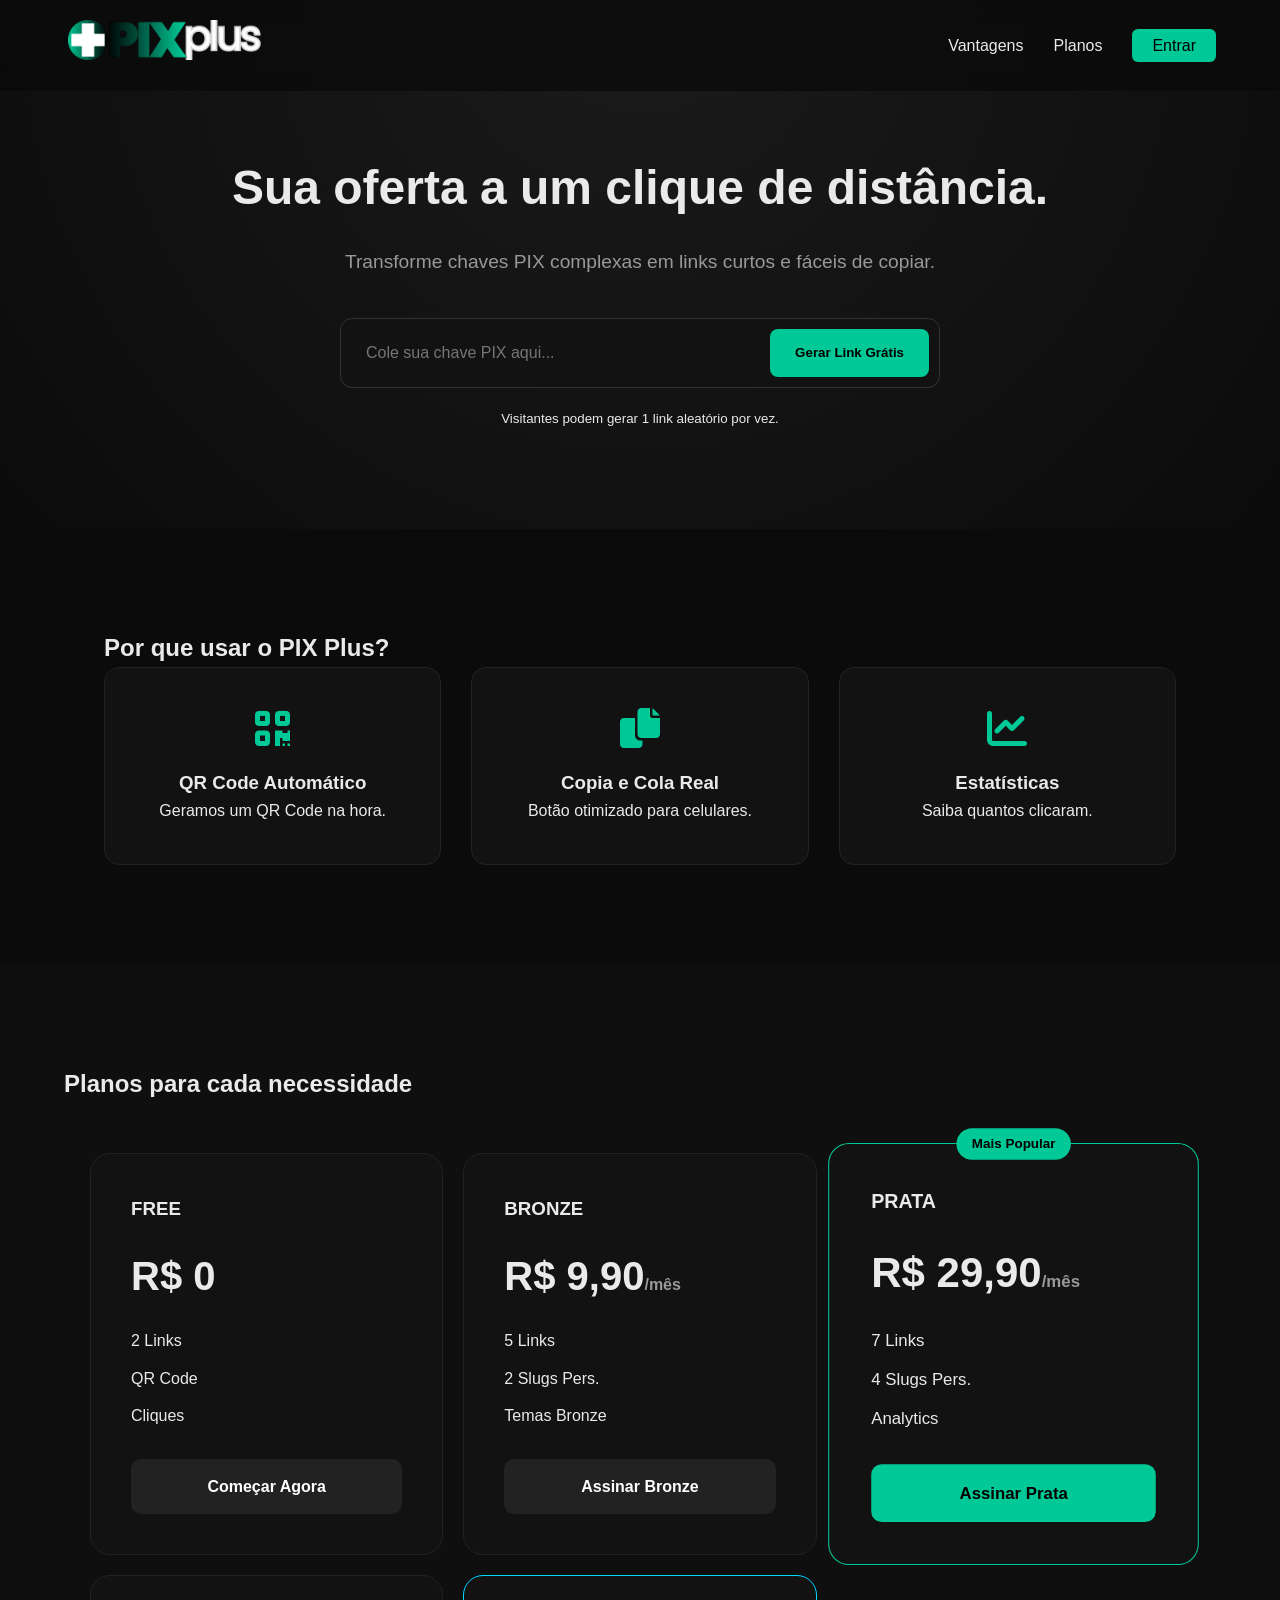
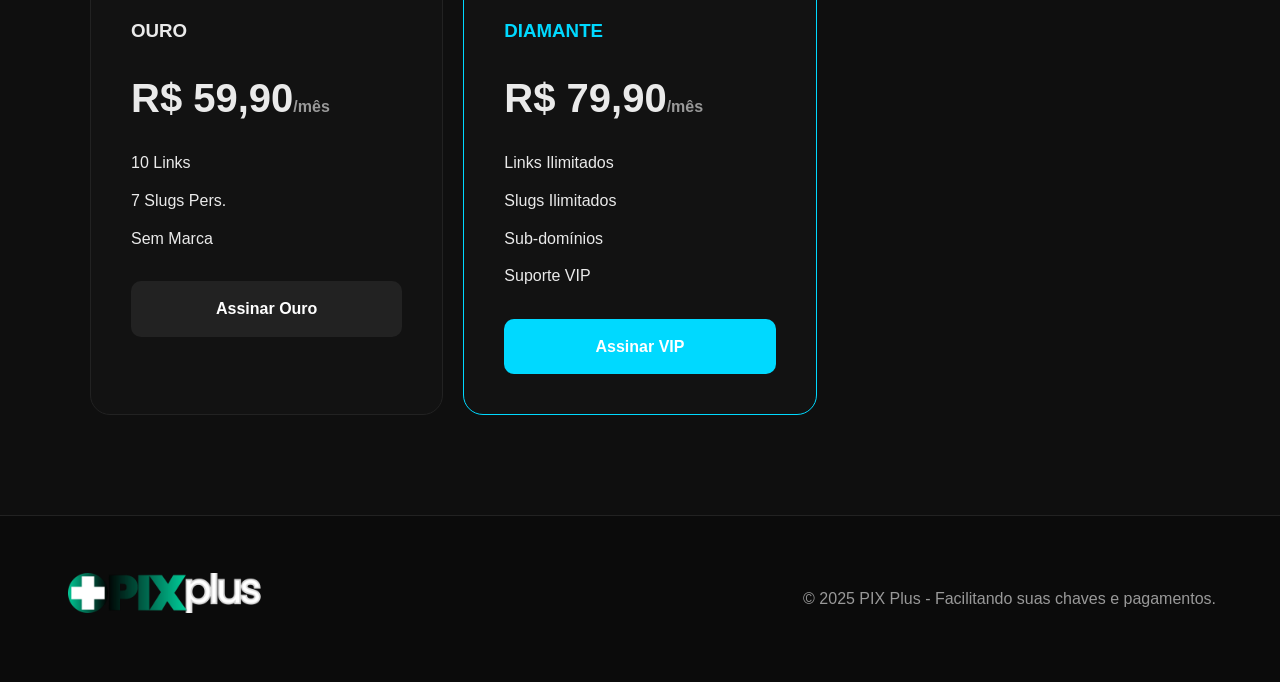
==== index.html @ d376230f "Update index.html" ====
<!DOCTYPE html>
<html lang="pt-br">
<head>
    <meta charset="UTF-8">
    <meta name="viewport" content="width=device-width, initial-scale=1.0">
    <title>PIX Plus — Encurtador de Chaves PIX Inteligente</title>
    <link rel="stylesheet" href="style.css">
    <link rel="stylesheet" href="https://cdnjs.cloudflare.com/ajax/libs/font-awesome/6.0.0/css/all.min.css">
    <style>
        /* Ajuste específico para o menu da Index não quebrar o layout */
        @media (max-width: 768px) {
            .nav-links {
                display: none; /* Esconde o menu padrão */
                flex-direction: column;
                position: absolute;
                top: 70px;
                left: 0;
                width: 100%;
                background: #111;
                padding: 20px 0;
                border-bottom: 1px solid #222;
                text-align: center;
                gap: 20px;
                z-index: 1000;
            }

            /* Quando o menu estiver ativo na Index */
            .nav-links.active {
                display: flex;
            }

            .nav-links li { margin: 0; }
            
            .nav-container { justify-content: space-between; padding: 0 20px; }
            
            /* Ajuste do botão de login no mobile */
            .btn-login { display: inline-block;}
        }
    </style>
</head>
<body>

    <header>
        <nav class="nav-container">
            <div class="logo">
                <a href="/"><img src="/assets/pixplus-branco.png" alt="PIX Plus"/></a>
            </div>

            <button class="menu-toggle-btn" id="btn-mobile-index" style="background:none; border:none; color:#00c896; font-size:24px; cursor:pointer;">
                <i class="fas fa-bars"></i>
            </button>

            <ul class="nav-links" id="menu-principal">
                <li><a href="#vantagens" onclick="fecharMenu()">Vantagens</a></li>
                <li><a href="#planos" onclick="fecharMenu()">Planos</a></li>
                <li id="header-actions">
                    <a href="/login.html" class="btn-login">Entrar</a>
                </li>
            </ul>
        </nav>
    </header>

    <main>
        <section class="hero">
            <h1>Sua oferta a um clique de distância.</h1>
            <p>Transforme chaves PIX complexas em links curtos e fáceis de copiar.</p>
            
            <div class="generator-box">
                <input type="text" id="pix" placeholder="Cole sua chave PIX aqui...">
                <button onclick="criar()">Gerar Link Grátis</button>
            </div>

            <div id="container-resultado" style="display:none; margin-top: 20px; max-width: 600px; width: 100%; justify-self: center;">
                <div style="background: #111; border: 1px solid #00c896; padding: 20px; border-radius: 12px; display: flex; justify-content: space-between; align-items: center;">
                    <div style="text-align: left;">
                        <p style="color: #888; margin: 0; font-size: 14px;">Link gerado com sucesso!</p>
                        <a href="#" id="link-gerado" target="_blank" style="color: #00c896; font-weight: bold; font-size: 18px; text-decoration: none;">PIX Plus.pages.dev/carregando</a>
                    </div>
                    <button onclick="copiarLink()" style="background: #00c896; color: #000; border: none; padding: 10px 20px; border-radius: 8px; cursor: pointer; font-weight: bold;">Copiar</button>
                </div>
            </div>

            <small style="display: block; margin-top: 15px;">Visitantes podem gerar 1 link aleatório por vez.</small>
        </section>

        <section id="vantagens" class="features">
            <div class="section-title"><h2>Por que usar o PIX Plus?</h2></div>
            <div class="feature-grid">
                <div class="feature-card"><i class="fas fa-qrcode"></i><h3>QR Code Automático</h3><p>Geramos um QR Code na hora.</p></div>
                <div class="feature-card"><i class="fas fa-copy"></i><h3>Copia e Cola Real</h3><p>Botão otimizado para celulares.</p></div>
                <div class="feature-card"><i class="fas fa-chart-line"></i><h3>Estatísticas</h3><p>Saiba quantos clicaram.</p></div>
            </div>
        </section>

       <section id="planos" class="pricing">
    <div class="section-title"><h2>Planos para cada necessidade</h2></div>
    <div class="pricing-grid">
        <div class="price-card">
            <h3>FREE</h3>
            <div class="price">R$ 0</div>
            <ul><li>2 Links</li><li>QR Code</li><li>Cliques</li></ul>
            <a href="/login.html" class="btn-plan">Começar Agora</a>
        </div>

        <div class="price-card">
            <h3>BRONZE</h3>
            <div class="price">R$ 9,90<span>/mês</span></div>
            <ul><li>5 Links</li><li>2 Slugs Pers.</li><li>Temas Bronze</li></ul>
            <a href="/login.html" class="btn-plan">Assinar Bronze</a>
        </div>

        <div class="price-card featured">
            <div class="badge">Mais Popular</div>
            <h3>PRATA</h3>
            <div class="price">R$ 29,90<span>/mês</span></div>
            <ul><li>7 Links</li><li>4 Slugs Pers.</li><li>Analytics</li></ul>
            <a href="/login.html" class="btn-plan">Assinar Prata</a>
        </div>

        <div class="price-card">
            <h3>OURO</h3>
            <div class="price">R$ 59,90<span>/mês</span></div>
            <ul><li>10 Links</li><li>7 Slugs Pers.</li><li>Sem Marca</li></ul>
            <a href="/login.html" class="btn-plan">Assinar Ouro</a>
        </div>

        <div class="price-card" style="border-color: #00d9ff;">
            <h3 style="color: #00d9ff;">DIAMANTE</h3>
            <div class="price">R$ 79,90<span>/mês</span></div>
            <ul><li>Links Ilimitados</li><li>Slugs Ilimitados</li><li>Sub-domínios</li><li>Suporte VIP</li></ul>
            <a href="/login.html" class="btn-plan" style="background: #00d9ff; border-color: #00d9ff;">Assinar VIP</a>
        </div>
    </div>
</section>
    </main>

    <footer>
        <div class="footer-content">
             <div class="logo"><a href="/"><img src="/assets/pixplus-branco.png" alt="PIX Plus"/></a></div>
            <p>&copy; 2025 PIX Plus - Facilitando suas chaves e pagamentos.</p>
        </div>
    </footer>

    <script>
        // Lógica local simples para a Index (já que o menu é diferente da Dash)
        const btnMobile = document.getElementById('btn-mobile-index');
        const menuPrincipal = document.getElementById('menu-principal');

        btnMobile.addEventListener('click', () => {
            menuPrincipal.classList.toggle('active');
            // Muda o ícone de bars para X
            const icon = btnMobile.querySelector('i');
            icon.classList.toggle('fa-bars');
            icon.classList.toggle('fa-times');
        });

        function fecharMenu() {
            menuPrincipal.classList.remove('active');
            const icon = btnMobile.querySelector('i');
            icon.classList.add('fa-bars');
            icon.classList.remove('fa-times');
        }
    </script>
    <script src="app.js"></script>
</body>
</html>
---- style.css ----
:root {
    --primary: #00c896;
    --primary-dark: #00a77a;
    --bg-dark: #0b0b0b;
    --card-bg: #121212;
    --text-main: #eaeaea;
    --text-dim: #999;
}

* { box-sizing: border-box; margin: 0; padding: 0; }

body {
    background-color: var(--bg-dark);
    color: var(--text-main);
    font-family: 'Inter', sans-serif;
    line-height: 1.6;
    scroll-behavior: smooth;
}

/* Header */
header {
    padding: 20px 5%;
    background: rgba(11, 11, 11, 0.8);
    backdrop-filter: blur(10px);
    position: fixed;
    width: 100%;
    z-index: 1000;
}

.nav-container {
    display: flex;
    justify-content: space-between;
    align-items: center;
    max-width: 1200px;
    margin: 0 auto;
}

.logo { font-size: 1.5rem; font-weight: 800; max-width:200px; height:auto; }
.logo img { font-size: 1.5rem; font-weight: 800; max-width:200px; height:auto;}
.logo span { color: var(--primary); }

.nav-links { list-style: none; display: flex; align-items: center; gap: 30px; }
.nav-links a { text-decoration: none; color: var(--text-main); font-weight: 500; transition: 0.3s; }
.nav-links a:hover { color: var(--primary); }

.btn-login {
    background: var(--primary);
    color: #000 !important;
    padding: 8px 20px;
    border-radius: 6px;
}

/* Hero */
.hero {
    padding: 150px 5% 100px;
    text-align: center;
    background: radial-gradient(circle at top, #1b1b1b, #0b0b0b);
}

.hero h1 { font-size: 3rem; margin-bottom: 20px; }
.hero p { color: var(--text-dim); font-size: 1.2rem; margin-bottom: 40px;}

.auth-container button {
    background: var(--primary); color: #000 !important; padding: 8px 20px; border-radius: 6px;  font-size:1.1em; cursor: pointer;
}

.generator-box {
    max-width: 600px;
    margin: 0 auto 20px;
    background: var(--card-bg);
    padding: 10px;
    border-radius: 12px;
    display: flex;
    gap: 10px;
    border: 1px solid #333;
}

.generator-box input {
    flex: 1;
    background: transparent;
    border: none;
    color: #fff;
    padding: 15px;
    outline: none;
    font-size: 1rem;
}

.generator-box button {
    background: var(--primary);
    border: none;
    padding: 0 25px;
    border-radius: 8px;
    font-weight: 700;
    cursor: pointer;
}

/* Feature Cards */
.features { padding: 100px 5%; max-width: 1200px; margin: 0 auto; }
.feature-grid { display: grid; grid-template-columns: repeat(auto-fit, minmax(250px, 1fr)); gap: 30px; }
.feature-card {
    background: var(--card-bg);
    padding: 40px;
    border-radius: 15px;
    text-align: center;
    border: 1px solid #222;
}
.feature-card i { font-size: 2.5rem; color: var(--primary); margin-bottom: 20px; }

/* Pricing */
.pricing { padding: 100px 5%; background: #0f0f0f; }
.pricing-grid {
    display: grid;
    grid-template-columns: repeat(auto-fit, minmax(300px, 1fr));
    gap: 20px;
    max-width: 1100px;
    margin: 50px auto 0;
}

.price-card {
    background: var(--card-bg);
    padding: 40px;
    border-radius: 20px;
    border: 1px solid #222;
    position: relative;
}

.price-card.featured { border-color: var(--primary); transform: scale(1.05); }
.badge {
    position: absolute; top: -15px; left: 50%; transform: translateX(-50%);
    background: var(--primary); color: #000; padding: 5px 15px; border-radius: 20px; font-size: 0.8rem; font-weight: 800;
}

.price { font-size: 2.5rem; font-weight: 800; margin: 20px 0; }
.price span { font-size: 1rem; color: var(--text-dim); }

.price-card ul { list-style: none; margin-bottom: 30px; text-align: left; }
.price-card li { margin-bottom: 12px; }
.price-card li.disabled { color: #555; text-decoration: line-through; }
.price-card li i { margin-right: 10px; color: var(--primary); }

.btn-plan {
    display: block; text-decoration: none; background: #222; color: #fff;
    text-align: center; padding: 15px; border-radius: 10px; font-weight: 700; transition: 0.3s;
}
.featured .btn-plan { background: var(--primary); color: #000; }

/* Footer */
footer { padding: 50px 5%; border-top: 1px solid #222; text-align: center; }
.footer-content { display: flex;
    justify-content: space-between;
    flex-wrap: nowrap;
    align-items: center; }
.footer-content p { color: var(--text-dim); margin: 20px 0;}

.dash-wrapper { display: flex; min-height: 100vh; }

.sidebar { 
    width: 250px; background: #111; border-right: 1px solid #222; 
    display: flex; flex-direction: column; padding: 20px; position: fixed; height: 100vh;
}

.main-content { margin-left: 250px; flex: 1; padding: 40px; }

.sidebar-nav { flex: 1; margin-top: 40px; }

.nav-item { 
    display: block; padding: 12px 15px; color: #888; text-decoration: none; 
    border-radius: 8px; margin-bottom: 5px; transition: 0.3s;
}

.nav-item.active, .nav-item:hover { background: #1a1a1a; color: #00c896; }

.btn-logout { 
    width: 100%; padding: 10px; background: #222; border: none; 
    color: #ff4d4d; border-radius: 8px; cursor: pointer; 
}
/* --- SISTEMA UNIVERSAL DE MENU (PADRÃO PIX Plus) --- */

/* 1. O Botão Hamburguer */
.menu-toggle-btn {
    display: none; /* Escondido no PC */
    background: none;
    border: none;
    color: var(--primary);
    font-size: 30px;
    cursor: pointer;
    z-index: 1100;
    transition: 0.3s;
}

/* 2. A Cortina (Overlay) */
.menu-overlay {
    display: none;
    position: fixed;
    top: 0;
    left: 0;
    width: 100%;
    height: 100%;
    background: rgba(0, 0, 0, 0.8);
    backdrop-filter: blur(4px);
    z-index: 998;
}

.menu-overlay.active {
    display: block;
}

/* 3. Ajustes para Mobile (Telas até 768px) */
@media (max-width: 768px) {
    .menu-toggle-btn {
        display: block; /* Aparece no celular */
    }

    /* Força a sidebar a se comportar como menu mobile */
    .sidebar {
        position: fixed !important;
        left: 0 !important;
        top: 0 !important;
        transform: translateX(-100%); /* Esconde na esquerda */
        transition: transform 0.3s cubic-bezier(0.4, 0, 0.2, 1);
        z-index: 1000 !important;
    }

    .sidebar.active {
        transform: translateX(0); /* Desliza para dentro */
    }

    /* Ajuste para o conteúdo não ficar por baixo do topo fixo se houver */
    .main-content {
        margin-left: 0 !important;
        padding-top: 70px !important;
    }
}
/* --- TEMAS DE FUNDO (PÁGINA DE DESTINO) --- */

/* Base da página de destino */
.slug-page {
    min-height: 100vh;
    display: flex;
    align-items: center;
    justify-content: center;
    background-size: cover;
    background-position: center;
    background-attachment: fixed;
}

/* 1. Campos de Trigo (Vibe Clean/Paz) */
.theme-wheat {
    background-image: url('https://images.unsplash.com/photo-1444852538915-ac95232916dd?q=80&w=1920');
}
.theme-wheat .pix-card { background: rgba(255, 255, 255, 0.9); color: #333; backdrop-filter: blur(5px); }

/* 2. Universo (Vibe Infinita) */
.theme-universe {
    background-image: url('https://images.unsplash.com/photo-1464802686167-b939a67e06a1?q=80&w=1920');
}
.theme-universe .pix-card { background: rgba(255, 255, 255, 0.85); color: #000; }

/* 3. Céu (Vibe Leve) */
.theme-sky {
    background-image: url('https://images.unsplash.com/photo-1513002749550-c59d786b8e6c?q=80&w=1920');
}
.theme-sky .pix-card { background: rgba(255, 255, 255, 0.9); border: 1px solid #ddd; }

/* 4. Blockchain/Digital (Vibe Tech - Dark) */
.theme-crypto {
    background-image: linear-gradient(rgba(0,0,0,0.7), rgba(0,0,0,0.7)), url('https://images.unsplash.com/photo-1639762681485-074b7f938ba0?q=80&w=1920');
}
.theme-crypto .pix-card { background: rgba(20, 20, 20, 0.9); color: var(--primary); border: 1px solid var(--primary); }

/* 5. Midnight City (Vibe Urbana/Noturna) */
.theme-city {
    background-image: linear-gradient(rgba(0,0,0,0.5), rgba(0,0,0,0.5)), url('https://images.unsplash.com/photo-1477346611705-65d1883cee1e?q=80&w=1920');
}
.theme-city .pix-card { background: rgba(15, 15, 15, 0.95); border-left: 5px solid var(--primary); }

/* 6. Anime (Vibe Estética/Lofi) */
.theme-anime {
    background-image: url('https://images.unsplash.com/photo-1578632292335-df3abbb0d586?q=80&w=1920');
}
.theme-anime .pix-card { background: rgba(30, 0, 50, 0.8); color: #ff79c6; border: 2px dashed #ff79c6; }
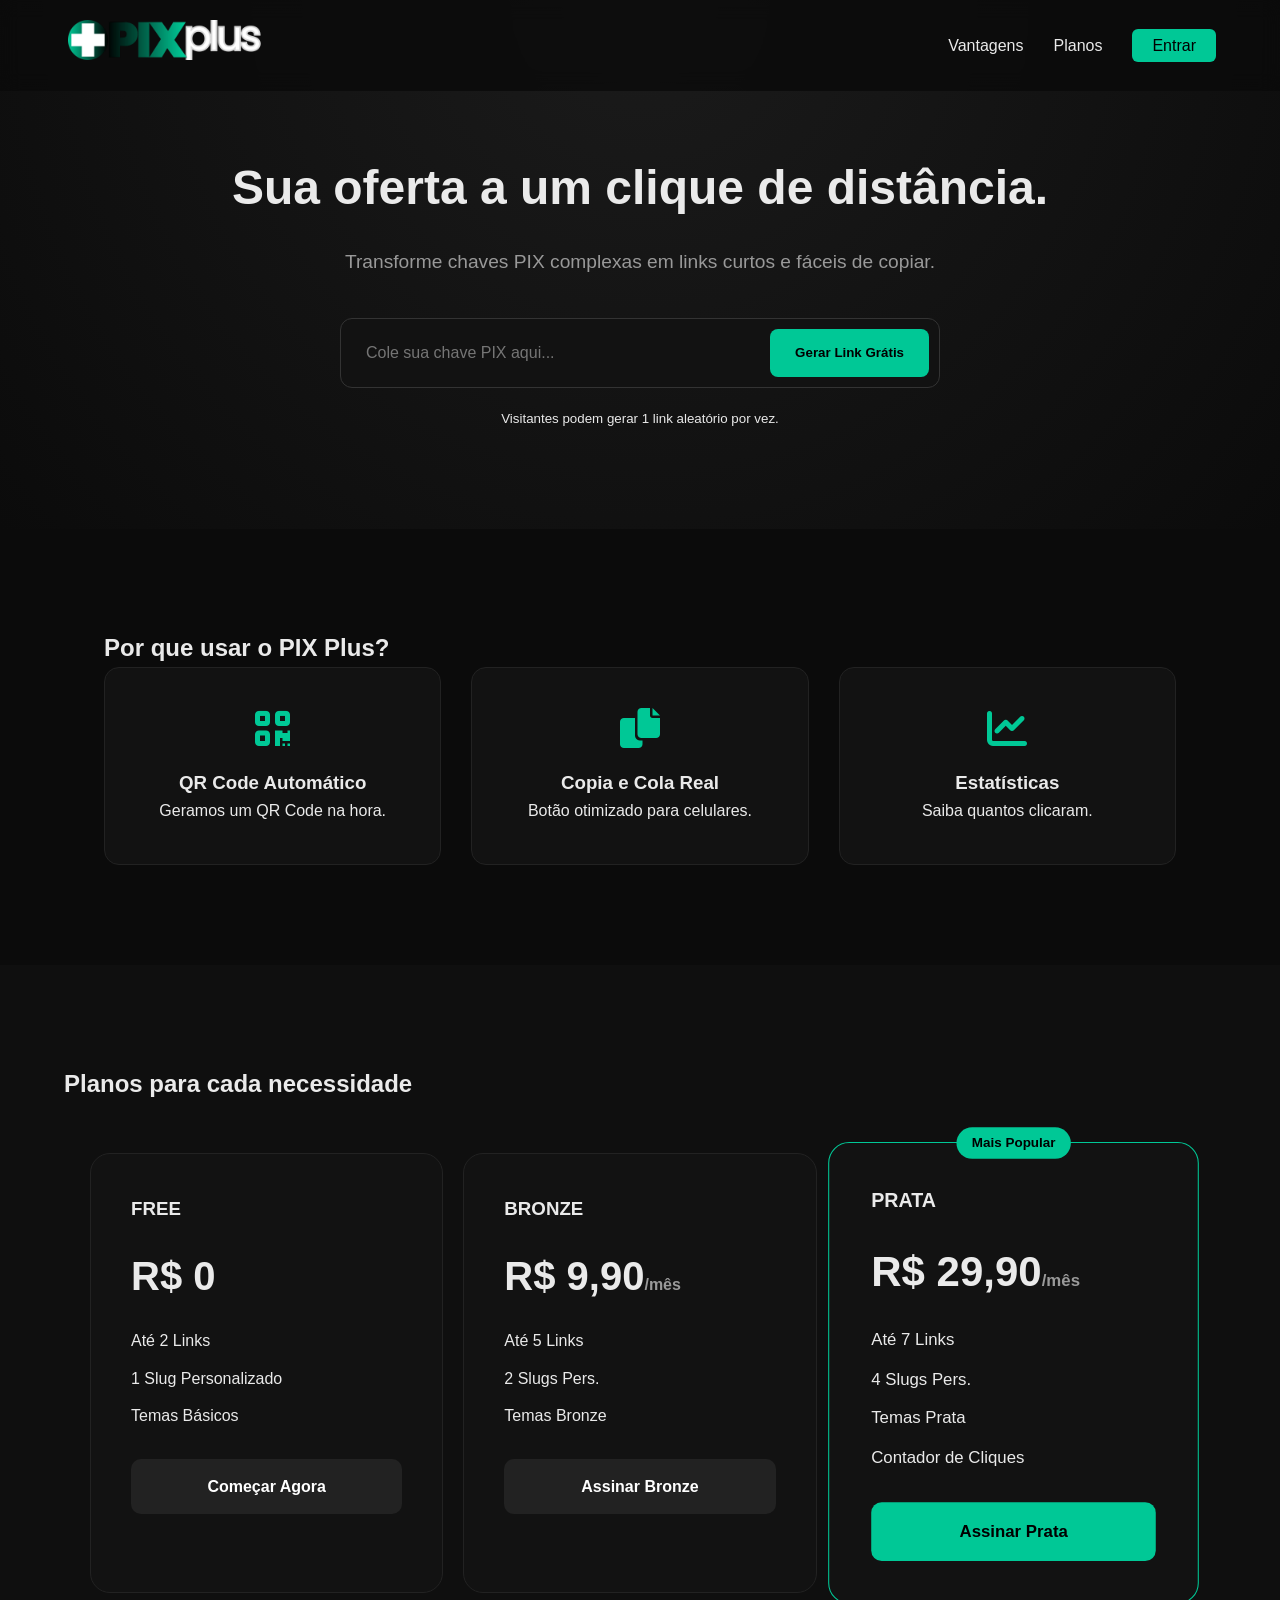
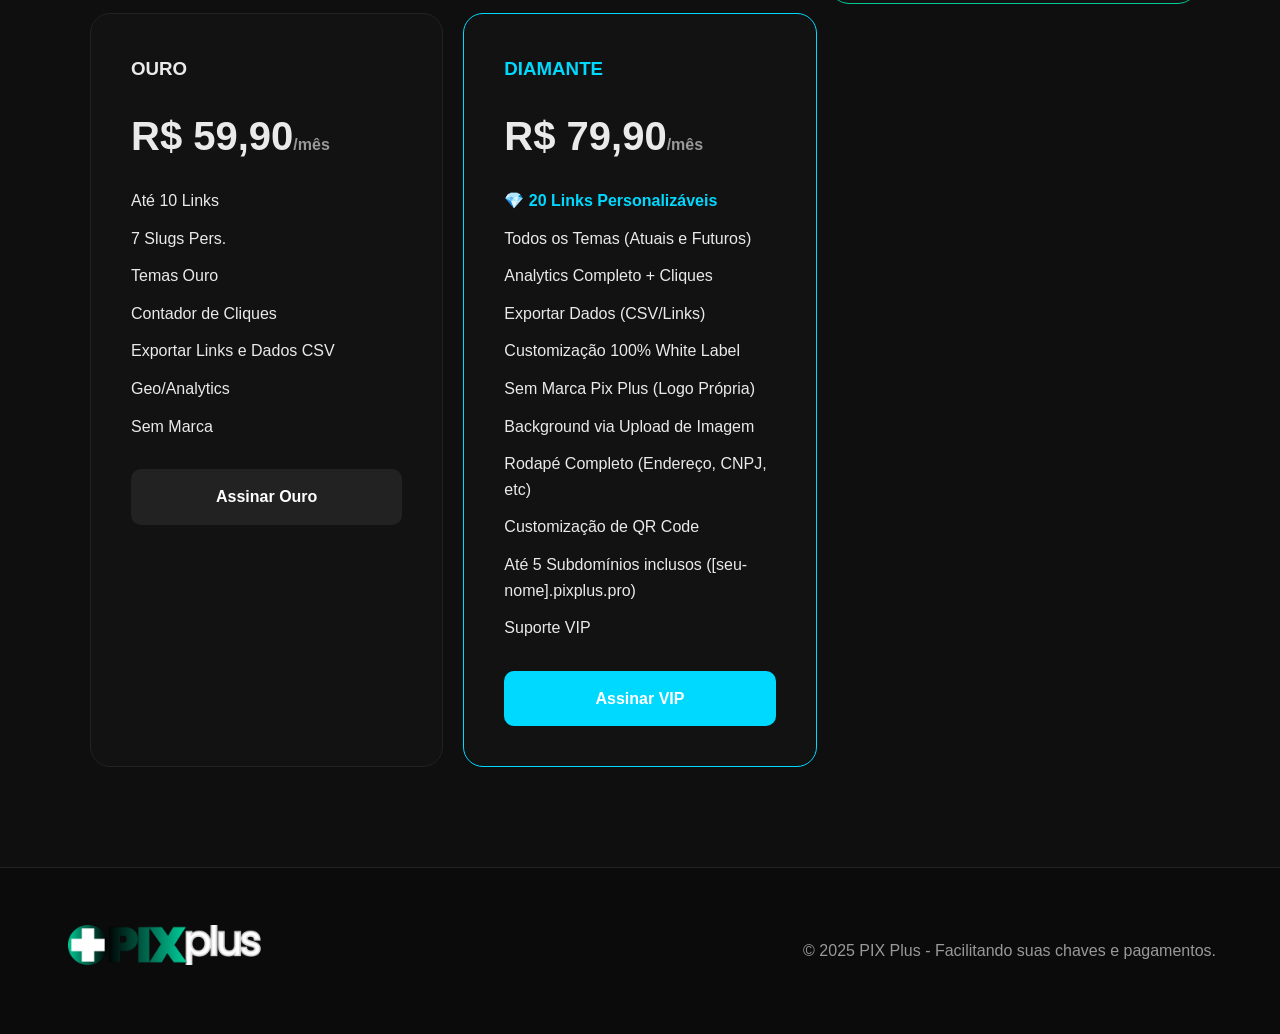
==== commit 9d747cc2: "Update index.html" ====
--- a/index.html
+++ b/index.html
@@ -98,14 +98,22 @@
         <div class="price-card">
             <h3>FREE</h3>
             <div class="price">R$ 0</div>
-            <ul><li>2 Links</li><li>QR Code</li><li>Cliques</li></ul>
+            <ul>
+            <li>Até 2 Links</li>
+            <li>1 Slug Personalizado</li>
+            <li>Temas Básicos</li>
+        </ul>
             <a href="/login.html" class="btn-plan">Começar Agora</a>
         </div>
 
         <div class="price-card">
             <h3>BRONZE</h3>
             <div class="price">R$ 9,90<span>/mês</span></div>
-            <ul><li>5 Links</li><li>2 Slugs Pers.</li><li>Temas Bronze</li></ul>
+            <ul>
+            <li>Até 5 Links</li>
+            <li>2 Slugs Pers.</li>
+            <li>Temas Bronze</li>
+        </ul>
             <a href="/login.html" class="btn-plan">Assinar Bronze</a>
         </div>
 
@@ -113,21 +121,46 @@
             <div class="badge">Mais Popular</div>
             <h3>PRATA</h3>
             <div class="price">R$ 29,90<span>/mês</span></div>
-            <ul><li>7 Links</li><li>4 Slugs Pers.</li><li>Analytics</li></ul>
+             <ul>
+            <li>Até 7 Links</li>
+            <li>4 Slugs Pers.</li>
+            <li>Temas Prata</li>
+            <li>Contador de Cliques</li>
+        </ul>
             <a href="/login.html" class="btn-plan">Assinar Prata</a>
         </div>
 
         <div class="price-card">
             <h3>OURO</h3>
             <div class="price">R$ 59,90<span>/mês</span></div>
-            <ul><li>10 Links</li><li>7 Slugs Pers.</li><li>Sem Marca</li></ul>
+            <ul>
+            <li>Até 10 Links</li>
+            <li>7 Slugs Pers.</li>
+            <li>Temas Ouro</li>
+            <li>Contador de Cliques</li>
+            <li>Exportar Links e Dados CSV</li>
+            <li>Geo/Analytics</li>
+            <li>Sem Marca</li>
+        </ul>
             <a href="/login.html" class="btn-plan">Assinar Ouro</a>
         </div>
 
         <div class="price-card" style="border-color: #00d9ff;">
             <h3 style="color: #00d9ff;">DIAMANTE</h3>
             <div class="price">R$ 79,90<span>/mês</span></div>
-            <ul><li>Links Ilimitados</li><li>Slugs Ilimitados</li><li>Sub-domínios</li><li>Suporte VIP</li></ul>
+            <ul>
+            <li style="color: #00d9ff; font-weight: bold;">💎 20 Links Personalizáveis</li>
+            <li>Todos os Temas (Atuais e Futuros)</li>
+            <li>Analytics Completo + Cliques</li>
+            <li>Exportar Dados (CSV/Links)</li>
+            <li>Customização 100% White Label</li>
+            <li>Sem Marca Pix Plus (Logo Própria)</li>
+            <li>Background via Upload de Imagem</li>
+            <li>Rodapé Completo (Endereço, CNPJ, etc)</li>
+            <li>Customização de QR Code</li>
+            <li>Até 5 Subdomínios inclusos ([seu-nome].pixplus.pro)</li>
+            <li>Suporte VIP</li>
+        </ul>
             <a href="/login.html" class="btn-plan" style="background: #00d9ff; border-color: #00d9ff;">Assinar VIP</a>
         </div>
     </div>
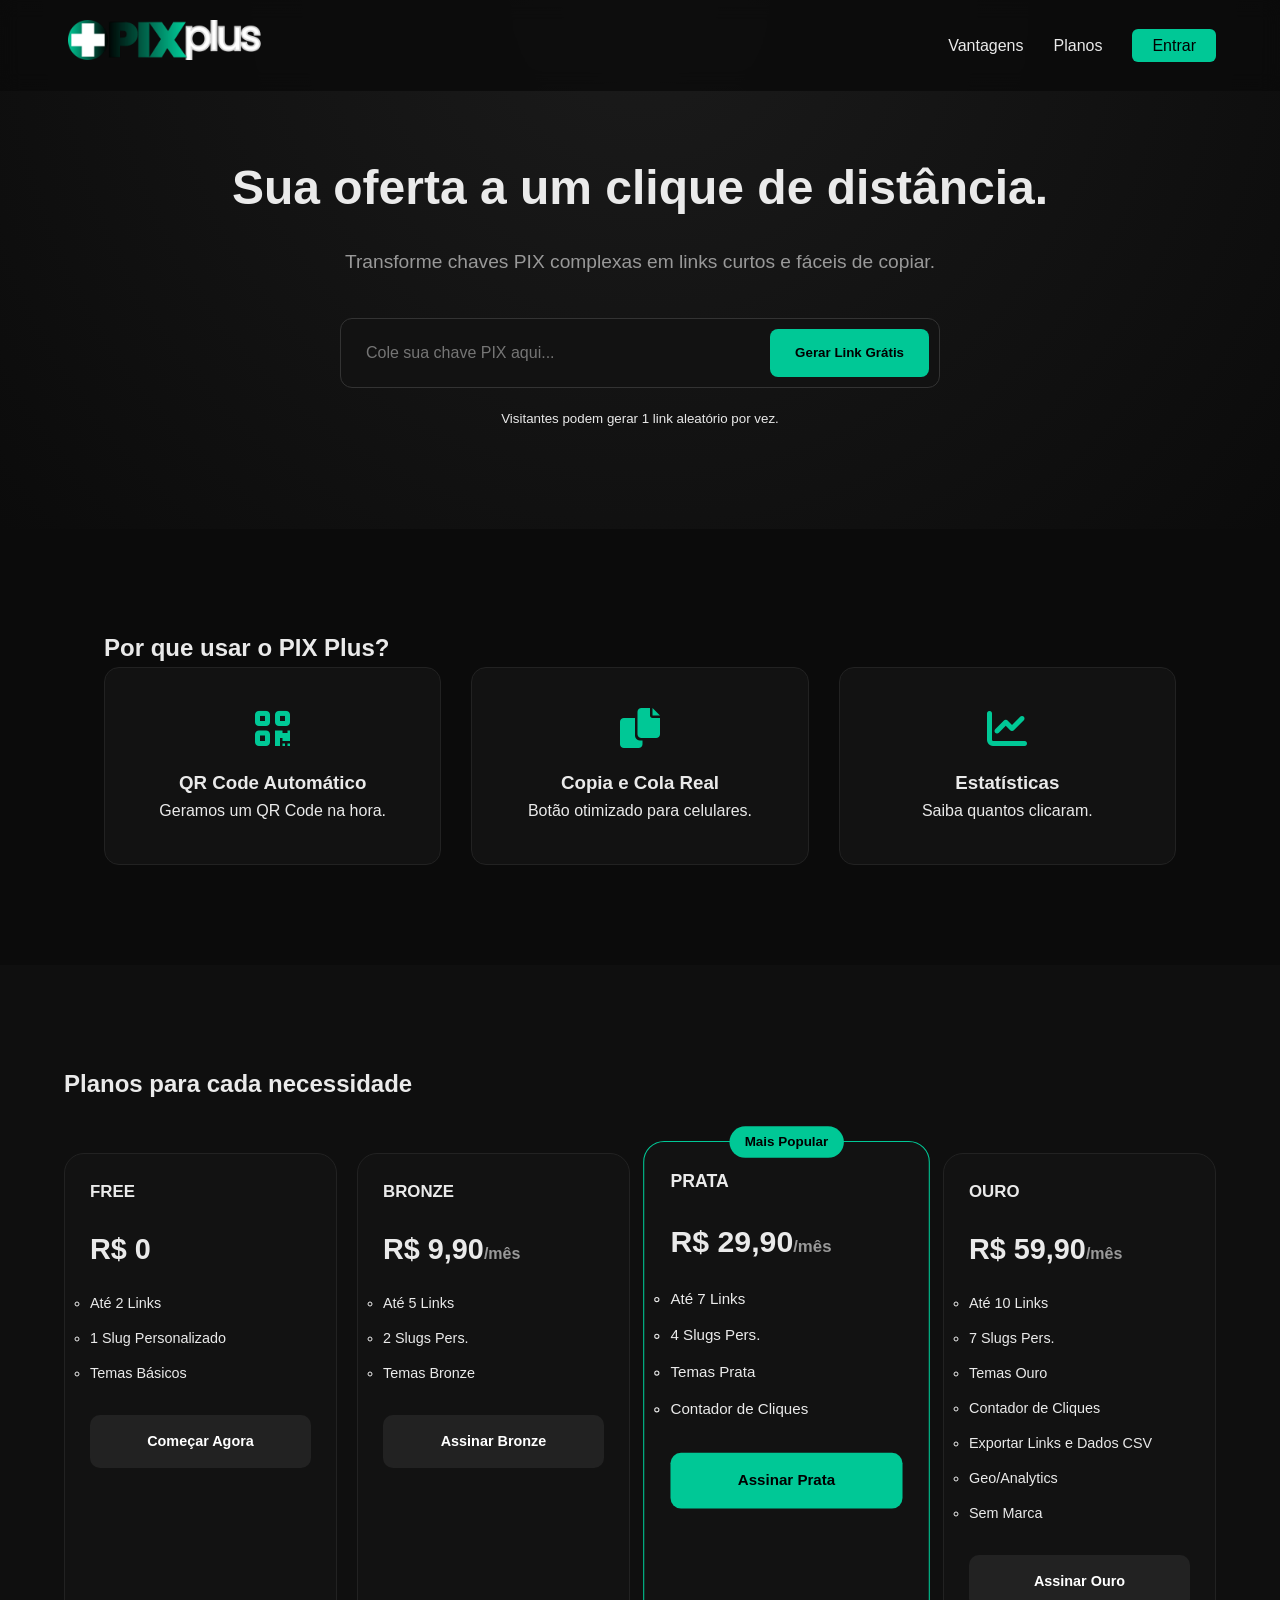
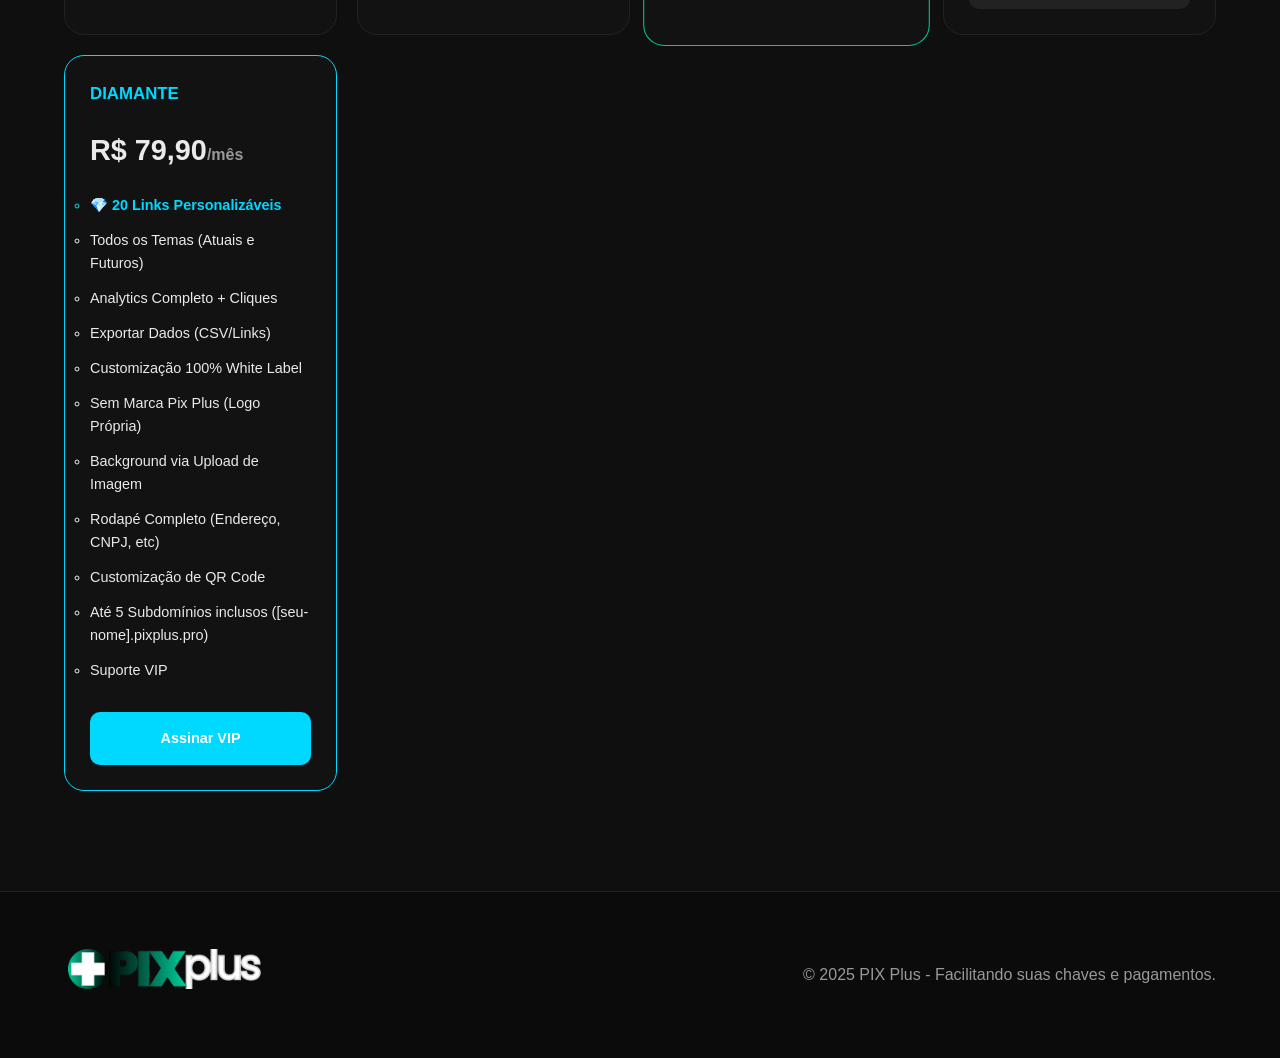
==== commit 68e85878: "Update index.html" ====
--- a/index.html
+++ b/index.html
@@ -6,37 +6,6 @@
     <title>PIX Plus — Encurtador de Chaves PIX Inteligente</title>
     <link rel="stylesheet" href="style.css">
     <link rel="stylesheet" href="https://cdnjs.cloudflare.com/ajax/libs/font-awesome/6.0.0/css/all.min.css">
-    <style>
-        /* Ajuste específico para o menu da Index não quebrar o layout */
-        @media (max-width: 768px) {
-            .nav-links {
-                display: none; /* Esconde o menu padrão */
-                flex-direction: column;
-                position: absolute;
-                top: 70px;
-                left: 0;
-                width: 100%;
-                background: #111;
-                padding: 20px 0;
-                border-bottom: 1px solid #222;
-                text-align: center;
-                gap: 20px;
-                z-index: 1000;
-            }
-
-            /* Quando o menu estiver ativo na Index */
-            .nav-links.active {
-                display: flex;
-            }
-
-            .nav-links li { margin: 0; }
-            
-            .nav-container { justify-content: space-between; padding: 0 20px; }
-            
-            /* Ajuste do botão de login no mobile */
-            .btn-login { display: inline-block;}
-        }
-    </style>
 </head>
 <body>
 
--- a/style.css
+++ b/style.css
@@ -109,19 +109,20 @@
 /* Pricing */
 .pricing { padding: 100px 5%; background: #0f0f0f; }
 .pricing-grid {
-    display: grid;
-    grid-template-columns: repeat(auto-fit, minmax(300px, 1fr));
+        display: grid;
+    grid-template-columns: repeat(auto-fit, minmax(250px, 1fr));
     gap: 20px;
-    max-width: 1100px;
+    max-width: 1400px;
     margin: 50px auto 0;
 }
 
 .price-card {
     background: var(--card-bg);
-    padding: 40px;
+    padding: 25px;
     border-radius: 20px;
     border: 1px solid #222;
     position: relative;
+    font-size: 0.9em;
 }
 
 .price-card.featured { border-color: var(--primary); transform: scale(1.05); }
@@ -130,10 +131,14 @@
     background: var(--primary); color: #000; padding: 5px 15px; border-radius: 20px; font-size: 0.8rem; font-weight: 800;
 }
 
-.price { font-size: 2.5rem; font-weight: 800; margin: 20px 0; }
+.price {font-size: 2em;
+    font-weight: 800;
+    margin: 20px 0;}
 .price span { font-size: 1rem; color: var(--text-dim); }
 
-.price-card ul { list-style: none; margin-bottom: 30px; text-align: left; }
+.price-card ul {    list-style: circle;
+    margin-bottom: 30px;
+    text-align: left;}
 .price-card li { margin-bottom: 12px; }
 .price-card li.disabled { color: #555; text-decoration: line-through; }
 .price-card li i { margin-right: 10px; color: var(--primary); }
@@ -223,6 +228,7 @@
 
     .sidebar.active {
         transform: translateX(0); /* Desliza para dentro */
+        z-index: 99999 !important;
     }
 
     /* Ajuste para o conteúdo não ficar por baixo do topo fixo se houver */
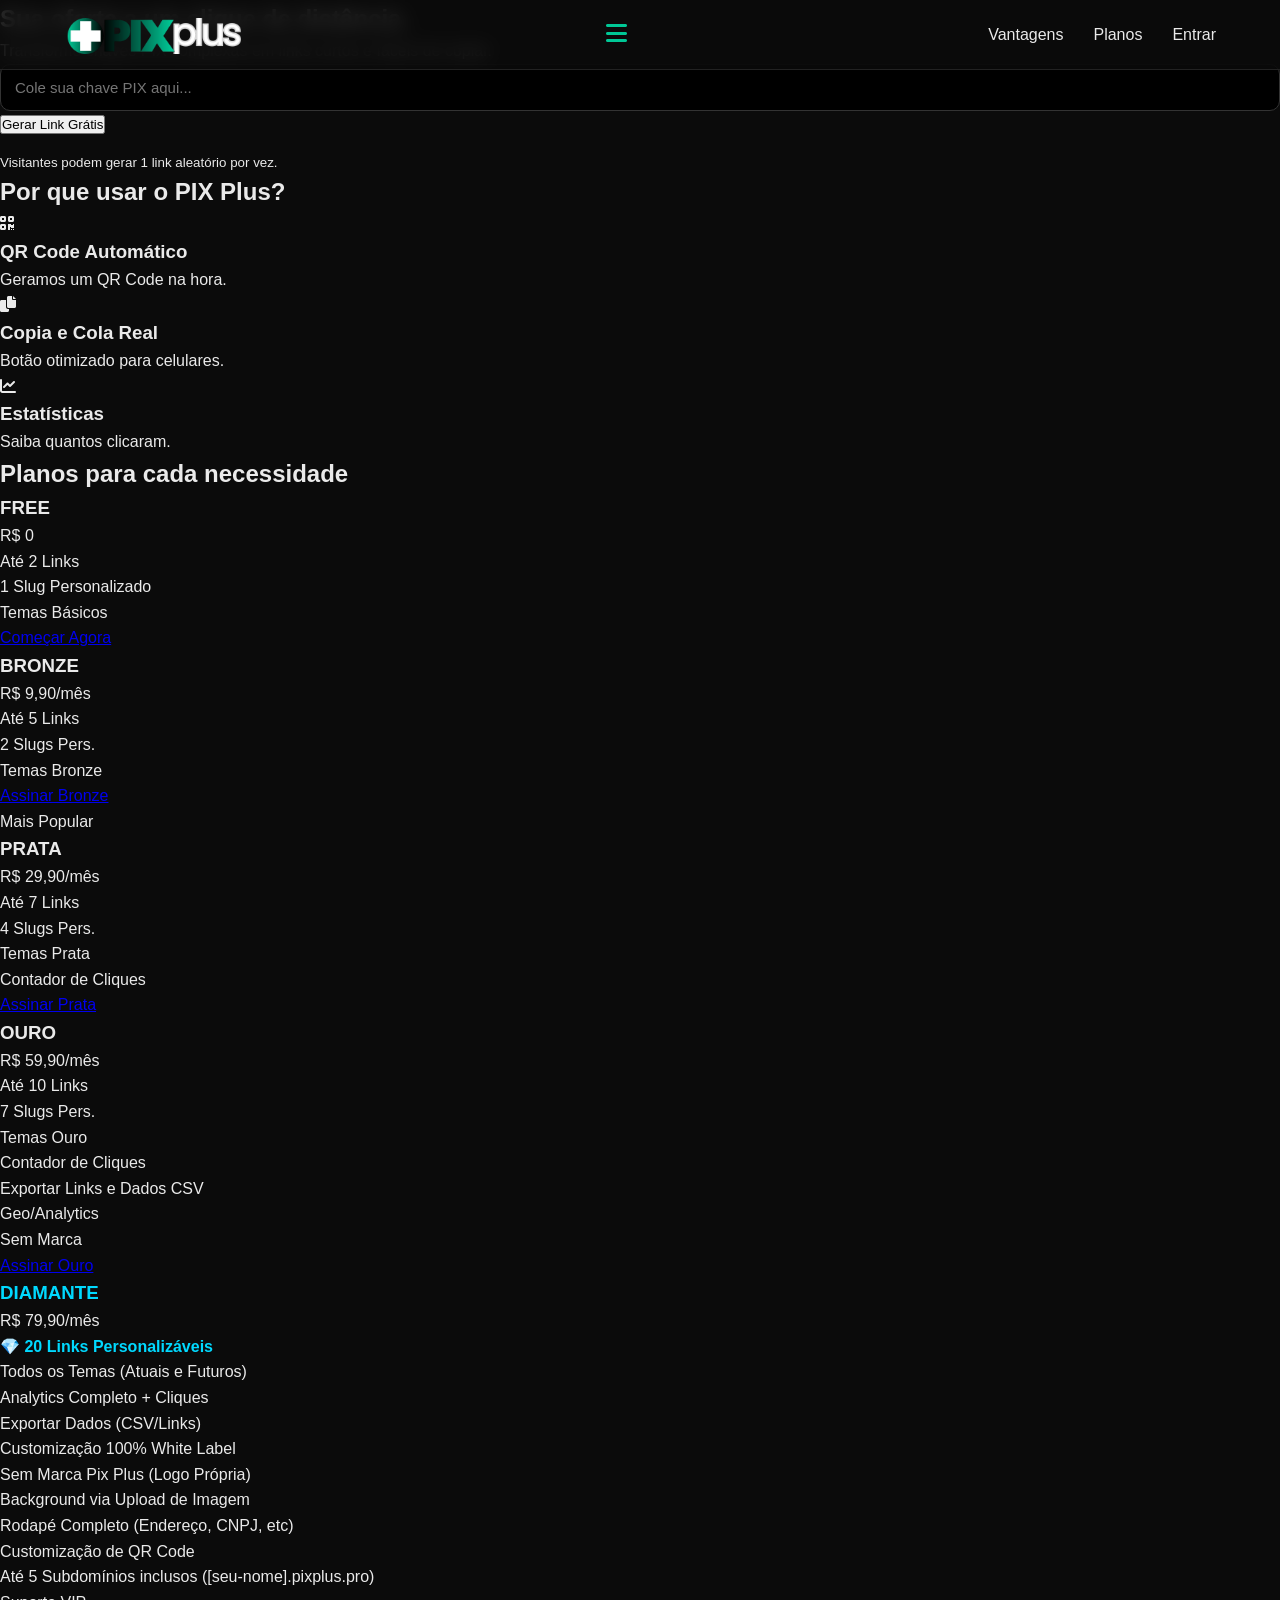
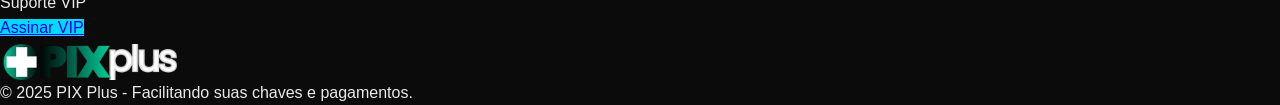
==== commit 49aedde1: "Update index.html" ====
--- a/index.html
+++ b/index.html
@@ -4,8 +4,8 @@
     <meta charset="UTF-8">
     <meta name="viewport" content="width=device-width, initial-scale=1.0">
     <title>PIX Plus — Encurtador de Chaves PIX Inteligente</title>
-    <link rel="stylesheet" href="style.css">
-    <link rel="stylesheet" href="https://cdnjs.cloudflare.com/ajax/libs/font-awesome/6.0.0/css/all.min.css">
+    <link rel="stylesheet" href="/style.css"></link>
+    <link rel="stylesheet" href="https://cdnjs.cloudflare.com/ajax/libs/font-awesome/6.0.0/css/all.min.css"></link>
 </head>
 <body>
 
--- a/style.css
+++ b/style.css
@@ -1,12 +1,21 @@
+/* PixPlus.pro - Folha de Estilo Mestra (Unificada) 
+    Versão: Gold 🚀 - Desenvolvida para o Pejotta (Quebra-Códigos)
+*/
+
 :root {
     --primary: #00c896;
+    --primary-hover: #00e0a5;
     --primary-dark: #00a77a;
     --bg-dark: #0b0b0b;
-    --card-bg: #121212;
+    --card-bg: #161616;
+    --sidebar-bg: #111;
     --text-main: #eaeaea;
-    --text-dim: #999;
-}
-
+    --text-dim: #888;
+    --border: #222;
+    --transition: 0.3s cubic-bezier(0.4, 0, 0.2, 1);
+}
+
+/* --- 1. RESET E BASE --- */
 * { box-sizing: border-box; margin: 0; padding: 0; }
 
 body {
@@ -14,274 +23,287 @@
     color: var(--text-main);
     font-family: 'Inter', sans-serif;
     line-height: 1.6;
+    overflow-x: hidden;
     scroll-behavior: smooth;
 }
 
-/* Header */
+/* --- 2. COMPONENTES REUTILIZÁVEIS --- */
+.btn-primary { 
+    background: var(--primary); 
+    color: #000; 
+    border: none; 
+    padding: 12px 25px; 
+    border-radius: 10px; 
+    font-weight: bold; 
+    cursor: pointer; 
+    transition: var(--transition); 
+    text-decoration: none; 
+    display: inline-block; 
+    font-size: 16px;
+    text-align: center;
+}
+
+.btn-primary:hover { 
+    opacity: 0.9; 
+    transform: translateY(-2px); 
+    box-shadow: 0 5px 15px rgba(0, 200, 150, 0.3); 
+}
+
+.badge-plan { 
+    background: #333; 
+    padding: 4px 12px; 
+    border-radius: 20px; 
+    font-size: 12px; 
+    color: var(--primary); 
+    font-weight: bold; 
+    text-transform: uppercase;
+}
+
+/* --- 3. HEADER & NAVEGAÇÃO (HOME) --- */
 header {
-    padding: 20px 5%;
+    padding: 15px 5%; 
     background: rgba(11, 11, 11, 0.8);
-    backdrop-filter: blur(10px);
-    position: fixed;
+    backdrop-filter: blur(10px); 
+    position: fixed; 
+    width: 100%; 
+    z-index: 1000; 
+    border-bottom: 1px solid var(--border);
+}
+
+.nav-container { 
+    display: flex; 
+    justify-content: space-between; 
+    align-items: center; 
+    max-width: 1200px; 
+    margin: 0 auto; 
+}
+
+.logo { font-size: 1.5rem; font-weight: 800; text-decoration: none; color: #fff; }
+.logo img { max-width: 180px; height: auto; vertical-align: middle; }
+.logo span { color: var(--primary); }
+
+.nav-links { list-style: none; display: flex; align-items: center; gap: 30px; }
+.nav-links a { text-decoration: none; color: var(--text-main); font-weight: 500; transition: var(--transition); }
+.nav-links a:hover { color: var(--primary); }
+
+/* --- 4. ESTRUTURA DO DASHBOARD --- */
+.dash-wrapper { display: flex; min-height: 100vh; }
+
+.sidebar { 
+    width: 250px; 
+    background: var(--sidebar-bg); 
+    border-right: 1px solid var(--border); 
+    display: flex; 
+    flex-direction: column; 
+    padding: 20px; 
+    position: fixed; 
+    height: 100vh; 
+    z-index: 1000; 
+    transition: var(--transition);
+}
+
+.main-content { 
+    margin-left: 250px; 
+    flex: 1; 
+    padding: 40px; 
+    transition: var(--transition); 
+}
+
+.nav-item { 
+    display: flex; 
+    align-items: center; 
+    gap: 12px; 
+    padding: 12px 15px; 
+    color: #888; 
+    text-decoration: none; 
+    border-radius: 8px; 
+    margin-bottom: 8px; 
+    transition: var(--transition); 
+    cursor: pointer;
+}
+
+.nav-item.active, .nav-item:hover { 
+    background: #1a1a1a; 
+    color: var(--primary); 
+}
+
+/* --- 5. SEÇÃO DE PLANOS (PADRÃO PAINEL) --- */
+.planos-grid { 
+    display: grid; 
+    grid-template-columns: repeat(auto-fit, minmax(250px, 1fr)); 
+    gap: 25px; 
+    margin-top: 30px; 
+    max-width: 1400px; 
+    margin-left: auto; 
+    margin-right: auto;
+}
+
+.plano-card { 
+    background: var(--card-bg); 
+    border: 1px solid #333; 
+    border-radius: 20px; 
+    padding: 35px 25px; 
+    text-align: center; 
+    transition: var(--transition); 
+    display: flex; 
+    flex-direction: column; 
+    position: relative; 
+}
+
+.plano-card:hover { 
+    transform: translateY(-10px); 
+    border-color: var(--primary); 
+    box-shadow: 0 10px 30px rgba(0, 200, 150, 0.1); 
+}
+
+.plano-card.destaque { 
+    border: 2px solid var(--primary); 
+    background: linear-gradient(145deg, #161616, #0d2b22); 
+}
+
+.plano-card h3 { 
+    margin: 0; 
+    color: var(--primary); 
+    font-size: 24px; 
+    text-transform: uppercase; 
+    letter-spacing: 1px; 
+}
+
+.plano-card .preco { 
+    font-size: 32px; 
+    font-weight: 800; 
+    margin: 20px 0; 
+    color: #fff; 
+}
+
+.plano-card .preco span { 
+    font-size: 14px; 
+    color: var(--text-dim); 
+    font-weight: 400; 
+}
+
+.plano-features { 
+    list-style: none; 
+    padding: 0; 
+    margin: 25px 0; 
+    text-align: left; 
+    flex: 1; 
+}
+
+.plano-features li { 
+    font-size: 14px; 
+    margin-bottom: 12px; 
+    color: #ccc; 
+    display: flex; 
+    align-items: center; 
+    gap: 10px; 
+}
+
+/* Checkmark verde do painel aplicado globalmente */
+.plano-features li::before { 
+    content: "✓"; 
+    color: var(--primary); 
+    font-weight: bold; 
+    font-size: 16px; 
+}
+
+/* --- 6. AUTENTICAÇÃO (LOGIN / CADASTRO) --- */
+.auth-page { 
+    display: flex; 
+    align-items: center; 
+    justify-content: center; 
+    min-height: 100vh; 
+    padding: 20px; 
+    background: radial-gradient(circle at top, #1b1b1b, #0b0b0b);
+}
+
+.auth-container { 
+    width: 100%; 
+    max-width: 450px; 
+    padding: 40px; 
+    background: var(--card-bg); 
+    border-radius: 24px; 
+    border: 1px solid var(--border); 
+    text-align: center; 
+    box-shadow: 0 20px 40px rgba(0,0,0,0.4);
+}
+
+.input-group { text-align: left; margin-bottom: 18px; }
+.input-group label { display: block; margin-bottom: 8px; color: #aaa; font-size: 13px; font-weight: 500; }
+
+input { 
+    width: 100%; 
+    padding: 14px; 
+    background: #000; 
+    border: 1px solid #333; 
+    color: #fff; 
+    border-radius: 10px; 
+    outline: none; 
+    transition: var(--transition); 
+    font-size: 15px;
+}
+
+input:focus { 
+    border-color: var(--primary); 
+    box-shadow: 0 0 0 2px rgba(0, 200, 150, 0.1); 
+}
+
+/* --- 7. PÁGINA 404 --- */
+.error-container {
+    max-width: 600px;
     width: 100%;
-    z-index: 1000;
-}
-
-.nav-container {
-    display: flex;
-    justify-content: space-between;
-    align-items: center;
-    max-width: 1200px;
-    margin: 0 auto;
-}
-
-.logo { font-size: 1.5rem; font-weight: 800; max-width:200px; height:auto; }
-.logo img { font-size: 1.5rem; font-weight: 800; max-width:200px; height:auto;}
-.logo span { color: var(--primary); }
-
-.nav-links { list-style: none; display: flex; align-items: center; gap: 30px; }
-.nav-links a { text-decoration: none; color: var(--text-main); font-weight: 500; transition: 0.3s; }
-.nav-links a:hover { color: var(--primary); }
-
-.btn-login {
-    background: var(--primary);
-    color: #000 !important;
-    padding: 8px 20px;
-    border-radius: 6px;
-}
-
-/* Hero */
-.hero {
-    padding: 150px 5% 100px;
+    background: var(--card-bg);
+    border: 1px solid var(--border);
+    border-radius: 24px;
+    padding: 50px 30px;
+}
+
+.error-container h1 { font-size: 100px; color: var(--primary); margin: 0; line-height: 1; }
+.error-container h2 { font-size: 28px; margin: 15px 0 20px; color: #fff; }
+.error-container p { font-size: 18px; color: var(--text-dim); margin-bottom: 40px; }
+
+/* --- 8. TEMAS DAS SLUGS (DESTINO) --- */
+.slug-page { 
+    min-height: 100vh; 
+    display: flex; 
+    align-items: center; 
+    justify-content: center; 
+    background-size: cover; 
+    background-position: center; 
+    background-attachment: fixed;
+}
+
+.pix-card {
+    padding: 30px;
+    border-radius: 20px;
+    max-width: 400px;
+    width: 90%;
     text-align: center;
-    background: radial-gradient(circle at top, #1b1b1b, #0b0b0b);
-}
-
-.hero h1 { font-size: 3rem; margin-bottom: 20px; }
-.hero p { color: var(--text-dim); font-size: 1.2rem; margin-bottom: 40px;}
-
-.auth-container button {
-    background: var(--primary); color: #000 !important; padding: 8px 20px; border-radius: 6px;  font-size:1.1em; cursor: pointer;
-}
-
-.generator-box {
-    max-width: 600px;
-    margin: 0 auto 20px;
-    background: var(--card-bg);
-    padding: 10px;
-    border-radius: 12px;
-    display: flex;
-    gap: 10px;
-    border: 1px solid #333;
-}
-
-.generator-box input {
-    flex: 1;
-    background: transparent;
-    border: none;
-    color: #fff;
-    padding: 15px;
-    outline: none;
-    font-size: 1rem;
-}
-
-.generator-box button {
-    background: var(--primary);
-    border: none;
-    padding: 0 25px;
-    border-radius: 8px;
-    font-weight: 700;
-    cursor: pointer;
-}
-
-/* Feature Cards */
-.features { padding: 100px 5%; max-width: 1200px; margin: 0 auto; }
-.feature-grid { display: grid; grid-template-columns: repeat(auto-fit, minmax(250px, 1fr)); gap: 30px; }
-.feature-card {
-    background: var(--card-bg);
-    padding: 40px;
-    border-radius: 15px;
-    text-align: center;
-    border: 1px solid #222;
-}
-.feature-card i { font-size: 2.5rem; color: var(--primary); margin-bottom: 20px; }
-
-/* Pricing */
-.pricing { padding: 100px 5%; background: #0f0f0f; }
-.pricing-grid {
-        display: grid;
-    grid-template-columns: repeat(auto-fit, minmax(250px, 1fr));
-    gap: 20px;
-    max-width: 1400px;
-    margin: 50px auto 0;
-}
-
-.price-card {
-    background: var(--card-bg);
-    padding: 25px;
-    border-radius: 20px;
-    border: 1px solid #222;
-    position: relative;
-    font-size: 0.9em;
-}
-
-.price-card.featured { border-color: var(--primary); transform: scale(1.05); }
-.badge {
-    position: absolute; top: -15px; left: 50%; transform: translateX(-50%);
-    background: var(--primary); color: #000; padding: 5px 15px; border-radius: 20px; font-size: 0.8rem; font-weight: 800;
-}
-
-.price {font-size: 2em;
-    font-weight: 800;
-    margin: 20px 0;}
-.price span { font-size: 1rem; color: var(--text-dim); }
-
-.price-card ul {    list-style: circle;
-    margin-bottom: 30px;
-    text-align: left;}
-.price-card li { margin-bottom: 12px; }
-.price-card li.disabled { color: #555; text-decoration: line-through; }
-.price-card li i { margin-right: 10px; color: var(--primary); }
-
-.btn-plan {
-    display: block; text-decoration: none; background: #222; color: #fff;
-    text-align: center; padding: 15px; border-radius: 10px; font-weight: 700; transition: 0.3s;
-}
-.featured .btn-plan { background: var(--primary); color: #000; }
-
-/* Footer */
-footer { padding: 50px 5%; border-top: 1px solid #222; text-align: center; }
-.footer-content { display: flex;
-    justify-content: space-between;
-    flex-wrap: nowrap;
-    align-items: center; }
-.footer-content p { color: var(--text-dim); margin: 20px 0;}
-
-.dash-wrapper { display: flex; min-height: 100vh; }
-
-.sidebar { 
-    width: 250px; background: #111; border-right: 1px solid #222; 
-    display: flex; flex-direction: column; padding: 20px; position: fixed; height: 100vh;
-}
-
-.main-content { margin-left: 250px; flex: 1; padding: 40px; }
-
-.sidebar-nav { flex: 1; margin-top: 40px; }
-
-.nav-item { 
-    display: block; padding: 12px 15px; color: #888; text-decoration: none; 
-    border-radius: 8px; margin-bottom: 5px; transition: 0.3s;
-}
-
-.nav-item.active, .nav-item:hover { background: #1a1a1a; color: #00c896; }
-
-.btn-logout { 
-    width: 100%; padding: 10px; background: #222; border: none; 
-    color: #ff4d4d; border-radius: 8px; cursor: pointer; 
-}
-/* --- SISTEMA UNIVERSAL DE MENU (PADRÃO PIX Plus) --- */
-
-/* 1. O Botão Hamburguer */
-.menu-toggle-btn {
-    display: none; /* Escondido no PC */
-    background: none;
-    border: none;
-    color: var(--primary);
-    font-size: 30px;
-    cursor: pointer;
-    z-index: 1100;
-    transition: 0.3s;
-}
-
-/* 2. A Cortina (Overlay) */
-.menu-overlay {
-    display: none;
-    position: fixed;
-    top: 0;
-    left: 0;
-    width: 100%;
-    height: 100%;
-    background: rgba(0, 0, 0, 0.8);
-    backdrop-filter: blur(4px);
-    z-index: 998;
-}
-
-.menu-overlay.active {
-    display: block;
-}
-
-/* 3. Ajustes para Mobile (Telas até 768px) */
+    box-shadow: 0 10px 30px rgba(0,0,0,0.3);
+}
+
+.theme-wheat { background-image: url('https://images.unsplash.com/photo-1444852538915-ac95232916dd?q=80&w=1920'); }
+.theme-universe { background-image: url('https://images.unsplash.com/photo-1464802686167-b939a67e06a1?q=80&w=1920'); }
+.theme-sky { background-image: url('https://images.unsplash.com/photo-1513002749550-c59d786b8e6c?q=80&w=1920'); }
+.theme-crypto { background-image: linear-gradient(rgba(0,0,0,0.7), rgba(0,0,0,0.7)), url('https://images.unsplash.com/photo-1639762681485-074b7f938ba0?q=80&w=1920'); }
+
+/* --- 9. RESPONSIVIDADE --- */
 @media (max-width: 768px) {
-    .menu-toggle-btn {
-        display: block; /* Aparece no celular */
+    .sidebar { transform: translateX(-100%); }
+    .sidebar.active { transform: translateX(0); }
+    .main-content { margin-left: 0; padding: 100px 20px 20px; }
+    
+    .nav-links {
+        display: none;
+        flex-direction: column;
+        position: absolute;
+        top: 70px;
+        left: 0;
+        width: 100%;
+        background: #111;
+        padding: 20px 0;
+        border-bottom: 1px solid var(--border);
     }
-
-    /* Força a sidebar a se comportar como menu mobile */
-    .sidebar {
-        position: fixed !important;
-        left: 0 !important;
-        top: 0 !important;
-        transform: translateX(-100%); /* Esconde na esquerda */
-        transition: transform 0.3s cubic-bezier(0.4, 0, 0.2, 1);
-        z-index: 1000 !important;
-    }
-
-    .sidebar.active {
-        transform: translateX(0); /* Desliza para dentro */
-        z-index: 99999 !important;
-    }
-
-    /* Ajuste para o conteúdo não ficar por baixo do topo fixo se houver */
-    .main-content {
-        margin-left: 0 !important;
-        padding-top: 70px !important;
-    }
-}
-/* --- TEMAS DE FUNDO (PÁGINA DE DESTINO) --- */
-
-/* Base da página de destino */
-.slug-page {
-    min-height: 100vh;
-    display: flex;
-    align-items: center;
-    justify-content: center;
-    background-size: cover;
-    background-position: center;
-    background-attachment: fixed;
-}
-
-/* 1. Campos de Trigo (Vibe Clean/Paz) */
-.theme-wheat {
-    background-image: url('https://images.unsplash.com/photo-1444852538915-ac95232916dd?q=80&w=1920');
-}
-.theme-wheat .pix-card { background: rgba(255, 255, 255, 0.9); color: #333; backdrop-filter: blur(5px); }
-
-/* 2. Universo (Vibe Infinita) */
-.theme-universe {
-    background-image: url('https://images.unsplash.com/photo-1464802686167-b939a67e06a1?q=80&w=1920');
-}
-.theme-universe .pix-card { background: rgba(255, 255, 255, 0.85); color: #000; }
-
-/* 3. Céu (Vibe Leve) */
-.theme-sky {
-    background-image: url('https://images.unsplash.com/photo-1513002749550-c59d786b8e6c?q=80&w=1920');
-}
-.theme-sky .pix-card { background: rgba(255, 255, 255, 0.9); border: 1px solid #ddd; }
-
-/* 4. Blockchain/Digital (Vibe Tech - Dark) */
-.theme-crypto {
-    background-image: linear-gradient(rgba(0,0,0,0.7), rgba(0,0,0,0.7)), url('https://images.unsplash.com/photo-1639762681485-074b7f938ba0?q=80&w=1920');
-}
-.theme-crypto .pix-card { background: rgba(20, 20, 20, 0.9); color: var(--primary); border: 1px solid var(--primary); }
-
-/* 5. Midnight City (Vibe Urbana/Noturna) */
-.theme-city {
-    background-image: linear-gradient(rgba(0,0,0,0.5), rgba(0,0,0,0.5)), url('https://images.unsplash.com/photo-1477346611705-65d1883cee1e?q=80&w=1920');
-}
-.theme-city .pix-card { background: rgba(15, 15, 15, 0.95); border-left: 5px solid var(--primary); }
-
-/* 6. Anime (Vibe Estética/Lofi) */
-.theme-anime {
-    background-image: url('https://images.unsplash.com/photo-1578632292335-df3abbb0d586?q=80&w=1920');
-}
-.theme-anime .pix-card { background: rgba(30, 0, 50, 0.8); color: #ff79c6; border: 2px dashed #ff79c6; }
+    
+    .nav-links.active { display: flex; }
+}
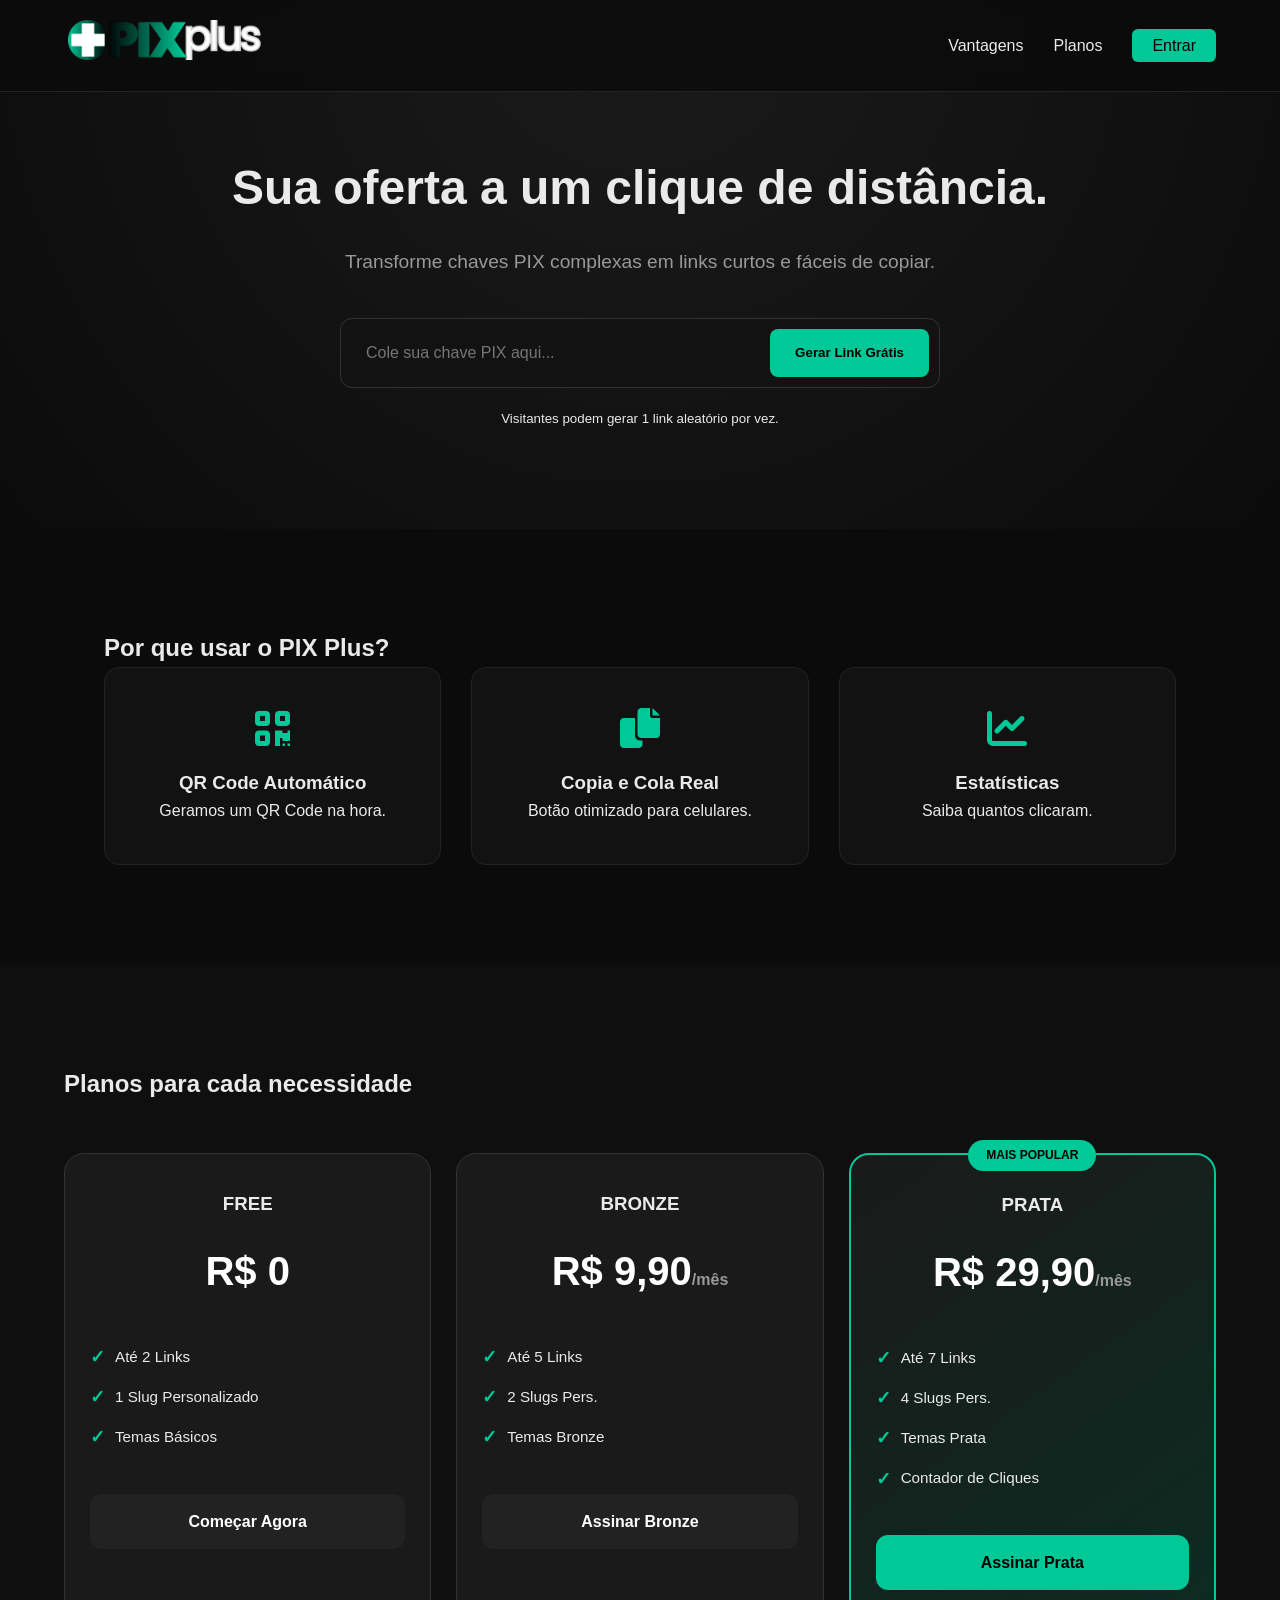
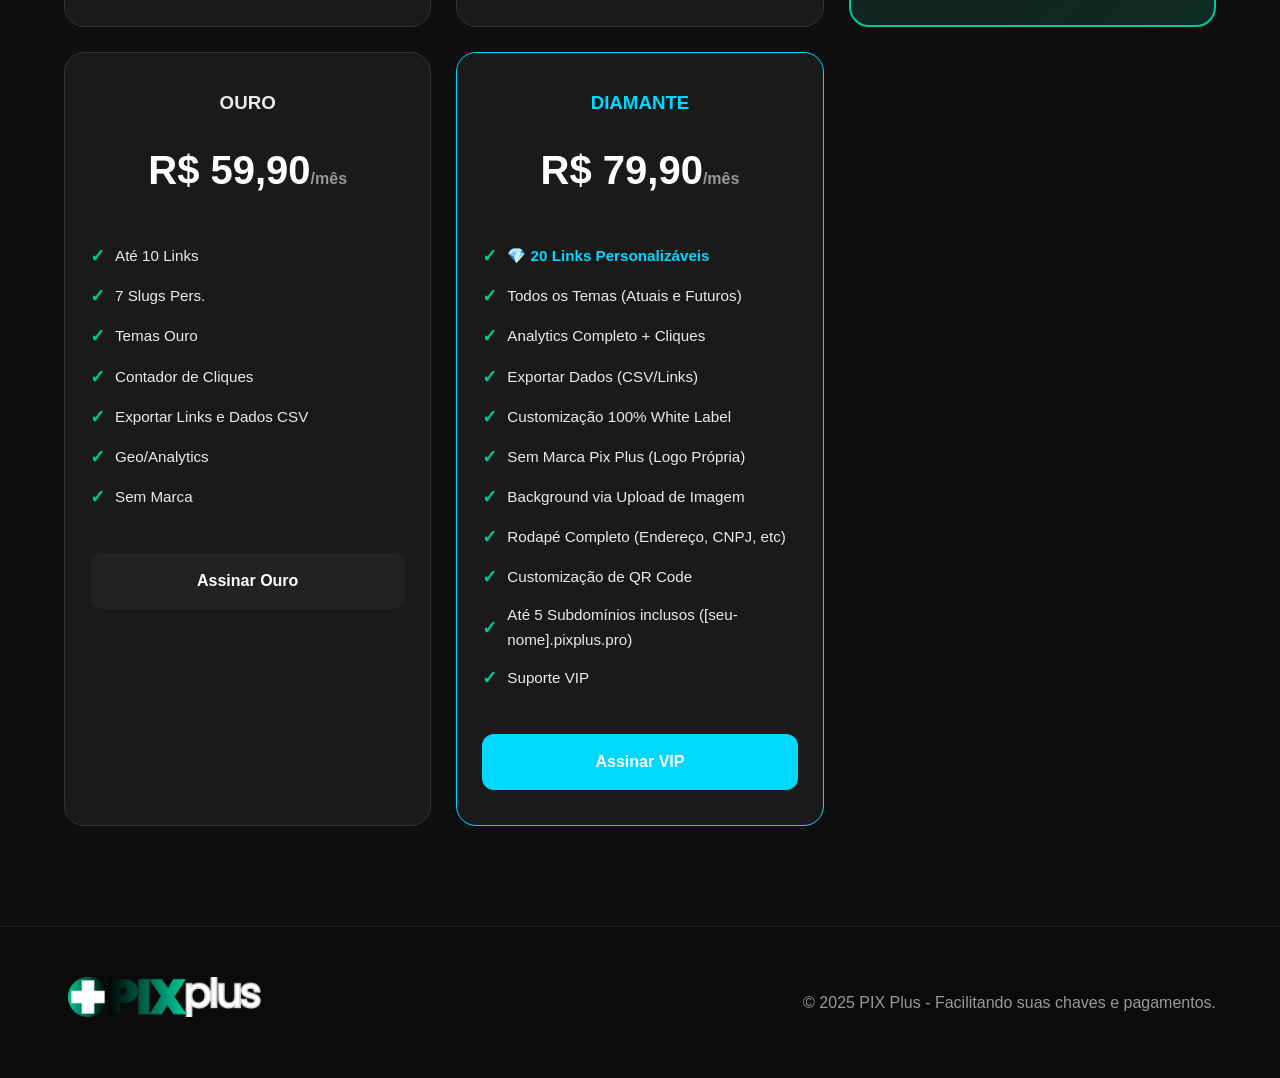
==== commit 00e5d638: "Update index.html" ====
--- a/index.html
+++ b/index.html
@@ -4,7 +4,7 @@
     <meta charset="UTF-8">
     <meta name="viewport" content="width=device-width, initial-scale=1.0">
     <title>PIX Plus — Encurtador de Chaves PIX Inteligente</title>
-    <link rel="stylesheet" href="/style.css"></link>
+    <link rel="stylesheet" href="index.css"></link>
     <link rel="stylesheet" href="https://cdnjs.cloudflare.com/ajax/libs/font-awesome/6.0.0/css/all.min.css"></link>
 </head>
 <body>
--- a/index.css
+++ b/index.css
@@ -0,0 +1,227 @@
+/* PIX Plus - Folha de Estilo Principal (index.html)
+    Mantido e Organizado para: Pejotta
+*/
+
+:root {
+    --primary: #00c896;
+    --primary-dark: #00a77a;
+    --bg-dark: #0b0b0b;
+    --card-bg: #121212;
+    --text-main: #eaeaea;
+    --text-dim: #999;
+    --transition: 0.3s cubic-bezier(0.4, 0, 0.2, 1);
+}
+
+/* --- RESET & BASE --- */
+* { box-sizing: border-box; margin: 0; padding: 0; }
+
+body {
+    background-color: var(--bg-dark);
+    color: var(--text-main);
+    font-family: 'Inter', sans-serif;
+    line-height: 1.6;
+    scroll-behavior: smooth;
+}
+
+/* --- HEADER & NAV --- */
+header {
+    padding: 20px 5%;
+    background: rgba(11, 11, 11, 0.8);
+    backdrop-filter: blur(10px);
+    position: fixed;
+    width: 100%;
+    z-index: 1000;
+    border-bottom: 1px solid #222;
+}
+
+.nav-container {
+    display: flex;
+    justify-content: space-between;
+    align-items: center;
+    max-width: 1200px;
+    margin: 0 auto;
+}
+
+.logo { font-size: 1.5rem; font-weight: 800; text-decoration: none; color: #fff; }
+.logo img { max-width: 200px; height: auto; }
+.logo span { color: var(--primary); }
+
+.nav-links { list-style: none; display: flex; align-items: center; gap: 30px; }
+.nav-links a { text-decoration: none; color: var(--text-main); font-weight: 500; transition: var(--transition); }
+.nav-links a:hover { color: var(--primary); }
+
+.btn-login {
+    background: var(--primary);
+    color: #000 !important;
+    padding: 8px 20px;
+    border-radius: 6px;
+    font-weight: bold;
+    text-decoration: none;
+}
+
+/* --- HERO SECTION --- */
+.hero {
+    padding: 150px 5% 100px;
+    text-align: center;
+    background: radial-gradient(circle at top, #1b1b1b, #0b0b0b);
+}
+
+.hero h1 { font-size: 3rem; margin-bottom: 20px; }
+.hero p { color: var(--text-dim); font-size: 1.2rem; margin-bottom: 40px; }
+
+.generator-box {
+    max-width: 600px;
+    margin: 0 auto 20px;
+    background: var(--card-bg);
+    padding: 10px;
+    border-radius: 12px;
+    display: flex;
+    gap: 10px;
+    border: 1px solid #333;
+}
+
+.generator-box input {
+    flex: 1;
+    background: transparent;
+    border: none;
+    color: #fff;
+    padding: 15px;
+    outline: none;
+    font-size: 1rem;
+}
+
+.generator-box button {
+    background: var(--primary);
+    border: none;
+    padding: 0 25px;
+    border-radius: 8px;
+    font-weight: 700;
+    cursor: pointer;
+    transition: var(--transition);
+}
+
+.generator-box button:hover { background: var(--primary-dark); }
+
+/* --- FEATURES --- */
+.features { padding: 100px 5%; max-width: 1200px; margin: 0 auto; }
+.feature-grid { display: grid; grid-template-columns: repeat(auto-fit, minmax(250px, 1fr)); gap: 30px; }
+.feature-card {
+    background: var(--card-bg);
+    padding: 40px;
+    border-radius: 15px;
+    text-align: center;
+    border: 1px solid #222;
+    transition: var(--transition);
+}
+.feature-card:hover { border-color: var(--primary); transform: translateY(-5px); }
+.feature-card i { font-size: 2.5rem; color: var(--primary); margin-bottom: 20px; }
+
+/* --- PRICING (ESTILO BONITÃO DO PAINEL) --- */
+.pricing { padding: 100px 5%; background: #0f0f0f; }
+
+.pricing-grid {
+    display: grid;
+    grid-template-columns: repeat(auto-fit, minmax(280px, 1fr));
+    gap: 25px;
+    max-width: 1200px;
+    margin: 50px auto 0;
+}
+
+.price-card {
+    background: #1a1a1a; /* Escurecido como no painel */
+    padding: 35px 25px;
+    border-radius: 20px;
+    border: 1px solid #333;
+    position: relative;
+    transition: var(--transition);
+    display: flex;
+    flex-direction: column;
+    text-align: center;
+}
+
+/* Animação de subida igual ao painel */
+.price-card:hover { 
+    transform: translateY(-10px); 
+    border-color: var(--primary); 
+    box-shadow: 0 10px 30px rgba(0, 200, 150, 0.1);
+}
+
+.price-card.featured { 
+    border: 2px solid var(--primary); 
+    background: linear-gradient(145deg, #1a1a1a, #0d2b22); 
+}
+
+.badge {
+    position: absolute; top: -15px; left: 50%; transform: translateX(-50%);
+    background: var(--primary); color: #000; padding: 6px 18px; border-radius: 20px; 
+    font-size: 0.75rem; font-weight: 800; text-transform: uppercase;
+}
+
+.price { font-size: 2.5em; font-weight: 800; margin: 20px 0; color: #fff; }
+.price span { font-size: 1rem; color: var(--text-dim); }
+
+.price-card ul { 
+    list-style: none; /* Removido o circle antigo */
+    margin: 20px 0 30px; 
+    text-align: left; 
+}
+
+.price-card li { 
+    margin-bottom: 12px; 
+    font-size: 0.95rem; 
+    display: flex; 
+    align-items: center; 
+    gap: 10px; 
+}
+
+/* O checkmark verde que você pediu */
+.price-card li::before {
+    content: "✓";
+    color: var(--primary);
+    font-weight: bold;
+    font-size: 1.1rem;
+}
+
+.price-card li.disabled { color: #555; opacity: 0.5; }
+.price-card li.disabled::before { content: "×"; color: #ff4d4d; }
+
+.btn-plan {
+    display: block; text-decoration: none; background: #222; color: #fff;
+    text-align: center; padding: 15px; border-radius: 12px; font-weight: 700; transition: 0.3s;
+}
+.featured .btn-plan, .btn-plan:hover { background: var(--primary); color: #000; }
+
+/* --- FOOTER --- */
+footer { padding: 50px 5%; border-top: 1px solid #222; text-align: center; }
+.footer-content { display: flex; justify-content: space-between; align-items: center; max-width: 1200px; margin: 0 auto; }
+.footer-content p { color: var(--text-dim); }
+
+/* --- MOBILE E MENU --- */
+.menu-toggle-btn {
+    display: none; background: none; border: none; color: var(--primary);
+    font-size: 30px; cursor: pointer; z-index: 1100;
+}
+
+.menu-overlay {
+    display: none; position: fixed; top: 0; left: 0; width: 100%; height: 100%;
+    background: rgba(0, 0, 0, 0.8); backdrop-filter: blur(4px); z-index: 998;
+}
+
+@media (max-width: 768px) {
+    .menu-toggle-btn { display: block; }
+    .nav-links {
+        display: none; flex-direction: column; position: absolute;
+        top: 80px; left: 0; width: 100%; background: #111; padding: 30px;
+        gap: 20px; border-bottom: 1px solid #222;
+    }
+    .nav-links.active { display: flex; }
+    .footer-content { flex-direction: column; gap: 20px; }
+}
+
+/* --- TEMAS (PÁGINA DE DESTINO) --- */
+.slug-page { 
+    min-height: 100vh; display: flex; align-items: center; justify-content: center; 
+    background-size: cover; background-position: center; background-attachment: fixed;
+}
+.theme-crypto { background-image: linear-gradient(rgba(0,0,0,0.7), rgba(0,0,0,0.7)), url('https://images.unsplash.com/photo-1639762681485-074b7f938ba0?q=80&w=1920'); }
+.theme-crypto .pix-card { background: rgba(20, 20, 20, 0.9); color: var(--primary); border: 1px solid var(--primary); }
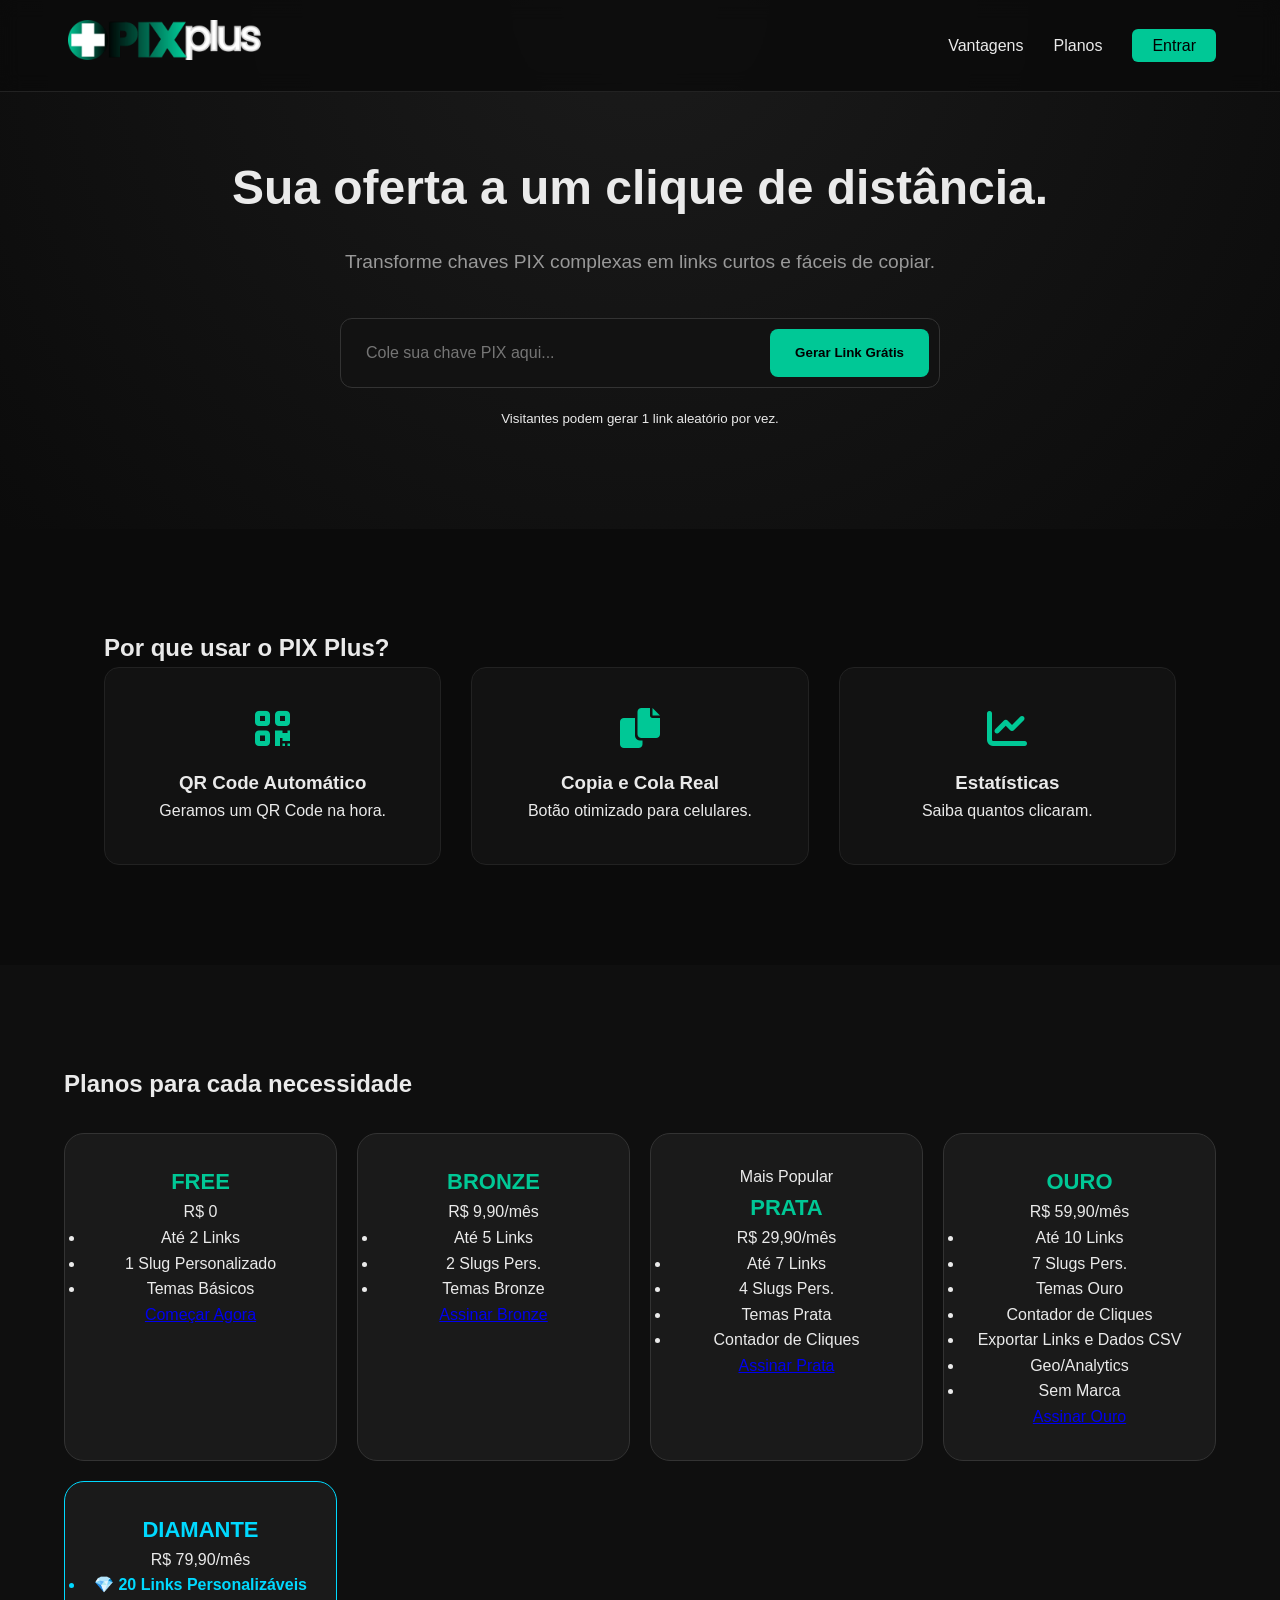
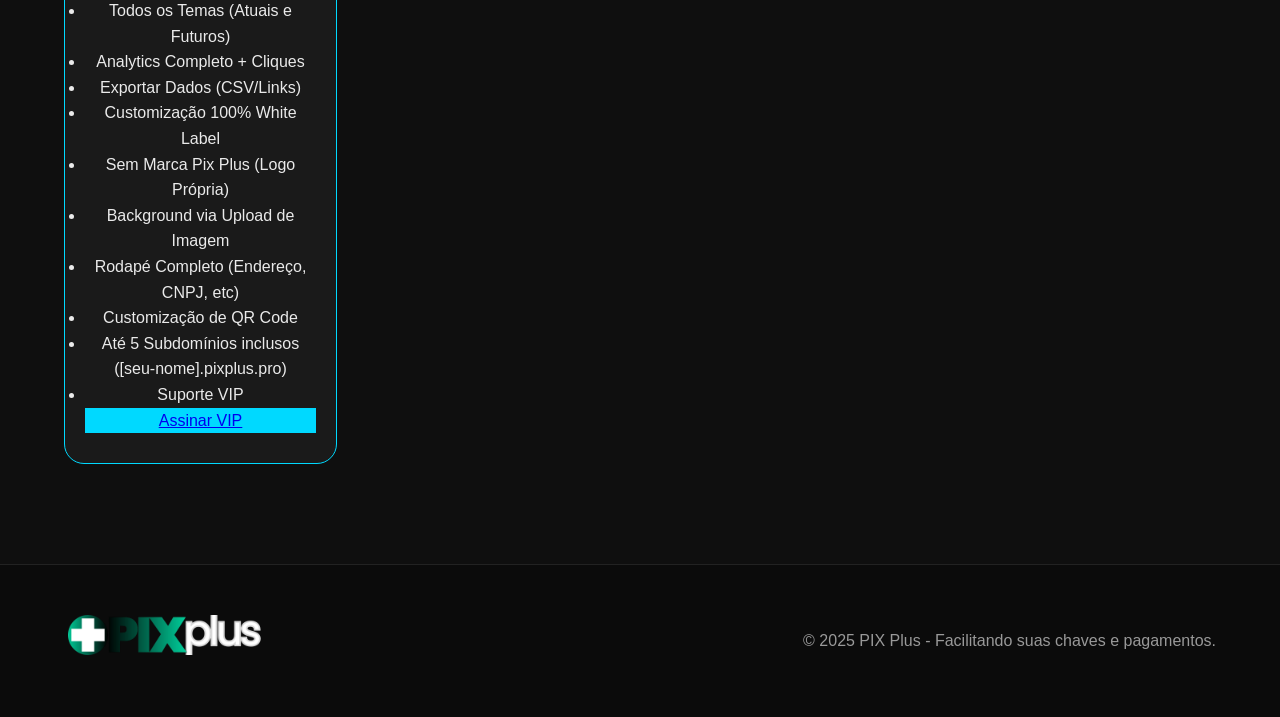
==== commit 30c68b2b: "Update index.html" ====
--- a/index.html
+++ b/index.html
@@ -63,10 +63,10 @@
 
        <section id="planos" class="pricing">
     <div class="section-title"><h2>Planos para cada necessidade</h2></div>
-    <div class="pricing-grid">
-        <div class="price-card">
+    <div class="planos-grid">
+        <div class="plano-card">
             <h3>FREE</h3>
-            <div class="price">R$ 0</div>
+            <div class="plano">R$ 0</div>
             <ul>
             <li>Até 2 Links</li>
             <li>1 Slug Personalizado</li>
@@ -75,9 +75,9 @@
             <a href="/login.html" class="btn-plan">Começar Agora</a>
         </div>
 
-        <div class="price-card">
+        <div class="plano-card">
             <h3>BRONZE</h3>
-            <div class="price">R$ 9,90<span>/mês</span></div>
+            <div class="plano">R$ 9,90<span>/mês</span></div>
             <ul>
             <li>Até 5 Links</li>
             <li>2 Slugs Pers.</li>
@@ -86,10 +86,10 @@
             <a href="/login.html" class="btn-plan">Assinar Bronze</a>
         </div>
 
-        <div class="price-card featured">
+        <div class="plano-card featured">
             <div class="badge">Mais Popular</div>
             <h3>PRATA</h3>
-            <div class="price">R$ 29,90<span>/mês</span></div>
+            <div class="plano">R$ 29,90<span>/mês</span></div>
              <ul>
             <li>Até 7 Links</li>
             <li>4 Slugs Pers.</li>
@@ -99,9 +99,9 @@
             <a href="/login.html" class="btn-plan">Assinar Prata</a>
         </div>
 
-        <div class="price-card">
+        <div class="plano-card">
             <h3>OURO</h3>
-            <div class="price">R$ 59,90<span>/mês</span></div>
+            <div class="plano">R$ 59,90<span>/mês</span></div>
             <ul>
             <li>Até 10 Links</li>
             <li>7 Slugs Pers.</li>
@@ -114,9 +114,9 @@
             <a href="/login.html" class="btn-plan">Assinar Ouro</a>
         </div>
 
-        <div class="price-card" style="border-color: #00d9ff;">
+        <div class="plano-card" style="border-color: #00d9ff;">
             <h3 style="color: #00d9ff;">DIAMANTE</h3>
-            <div class="price">R$ 79,90<span>/mês</span></div>
+            <div class="plano">R$ 79,90<span>/mês</span></div>
             <ul>
             <li style="color: #00d9ff; font-weight: bold;">💎 20 Links Personalizáveis</li>
             <li>Todos os Temas (Atuais e Futuros)</li>
--- a/index.css
+++ b/index.css
@@ -123,8 +123,8 @@
     display: grid;
     grid-template-columns: repeat(auto-fit, minmax(280px, 1fr));
     gap: 25px;
-    max-width: 1200px;
-    margin: 50px auto 0;
+    max-width: 1500px;
+    margin: 30px auto;
 }
 
 .price-card {
@@ -139,57 +139,19 @@
     text-align: center;
 }
 
-/* Animação de subida igual ao painel */
-.price-card:hover { 
-    transform: translateY(-10px); 
-    border-color: var(--primary); 
-    box-shadow: 0 10px 30px rgba(0, 200, 150, 0.1);
-}
+/* --- PLANOS --- */
 
-.price-card.featured { 
-    border: 2px solid var(--primary); 
-    background: linear-gradient(145deg, #1a1a1a, #0d2b22); 
-}
-
-.badge {
-    position: absolute; top: -15px; left: 50%; transform: translateX(-50%);
-    background: var(--primary); color: #000; padding: 6px 18px; border-radius: 20px; 
-    font-size: 0.75rem; font-weight: 800; text-transform: uppercase;
-}
-
-.price { font-size: 2.5em; font-weight: 800; margin: 20px 0; color: #fff; }
-.price span { font-size: 1rem; color: var(--text-dim); }
-
-.price-card ul { 
-    list-style: none; /* Removido o circle antigo */
-    margin: 20px 0 30px; 
-    text-align: left; 
-}
-
-.price-card li { 
-    margin-bottom: 12px; 
-    font-size: 0.95rem; 
-    display: flex; 
-    align-items: center; 
-    gap: 10px; 
-}
-
-/* O checkmark verde que você pediu */
-.price-card li::before {
-    content: "✓";
-    color: var(--primary);
-    font-weight: bold;
-    font-size: 1.1rem;
-}
-
-.price-card li.disabled { color: #555; opacity: 0.5; }
-.price-card li.disabled::before { content: "×"; color: #ff4d4d; }
-
-.btn-plan {
-    display: block; text-decoration: none; background: #222; color: #fff;
-    text-align: center; padding: 15px; border-radius: 12px; font-weight: 700; transition: 0.3s;
-}
-.featured .btn-plan, .btn-plan:hover { background: var(--primary); color: #000; }
+        .planos-grid { display: grid; grid-template-columns: repeat(auto-fit, minmax(220px, 1fr)); gap: 20px; margin-top: 30px; }
+        .plano-card { background: #1a1a1a; border: 1px solid #333; border-radius: 20px; padding: 30px 20px; text-align: center; transition: 0.3s; display: flex; flex-direction: column; position: relative; }
+        .plano-card:hover { transform: translateY(-10px); border-color: var(--primary); }
+        .plano-card.destaque { border: 2px solid var(--primary); background: linear-gradient(145deg, #1a1a1a, #0d2b22); }
+        .plano-card h3 { margin: 0; color: var(--primary); font-size: 22px; }
+        .plano-card .preco { font-size: 28px; font-weight: bold; margin: 15px 0; }
+        .plano-card .preco span { font-size: 14px; color: #888; }
+        .plano-features { list-style: none; padding: 0; margin: 20px 0; text-align: left; flex: 1; }
+        .plano-features li { font-size: 13px; margin-bottom: 10px; color: #ccc; display: flex; align-items: center; gap: 8px; }
+        .plano-features li::before { content: "✓"; color: var(--primary); font-weight: bold; }
+        .btn-upgrade { background: var(--primary); color: #000; border: none; padding: 12px; border-radius: 10px; font-weight: bold; cursor: pointer; text-decoration: none; transition: 0.2s; }
 
 /* --- FOOTER --- */
 footer { padding: 50px 5%; border-top: 1px solid #222; text-align: center; }
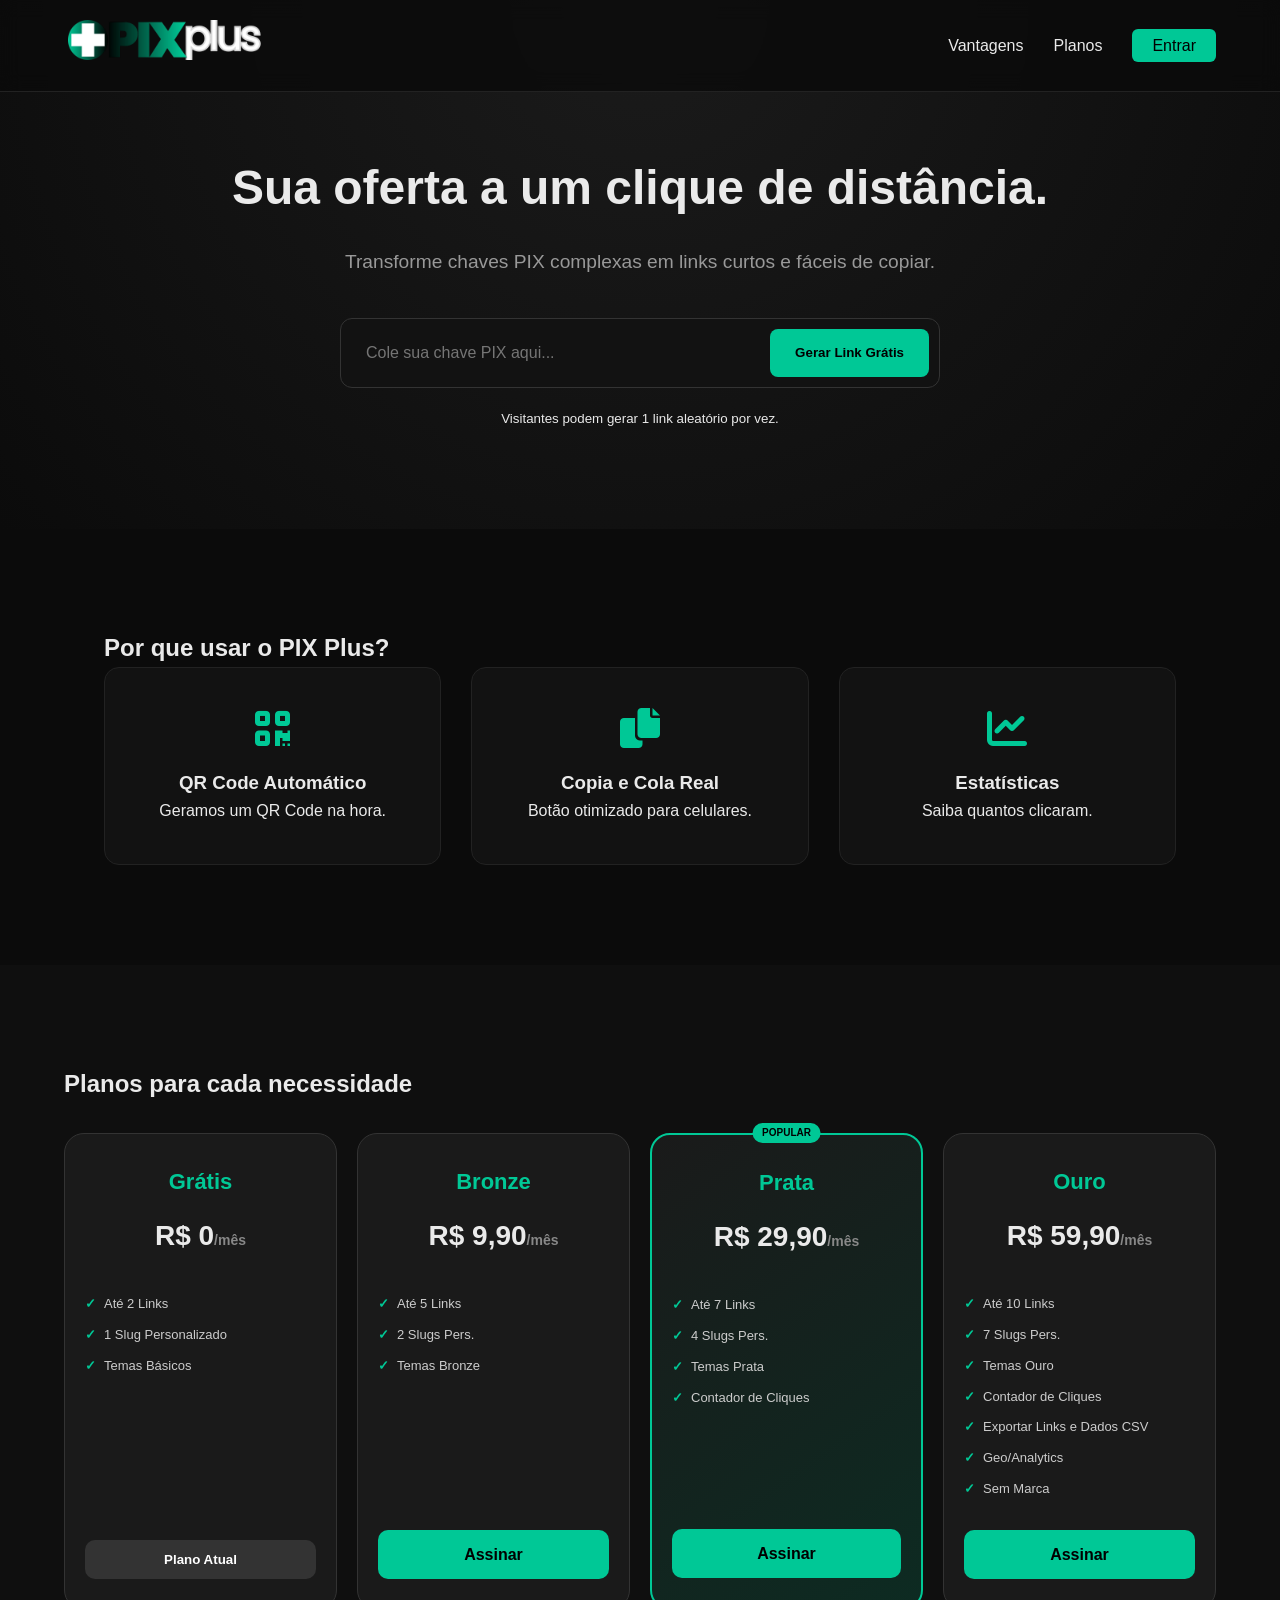
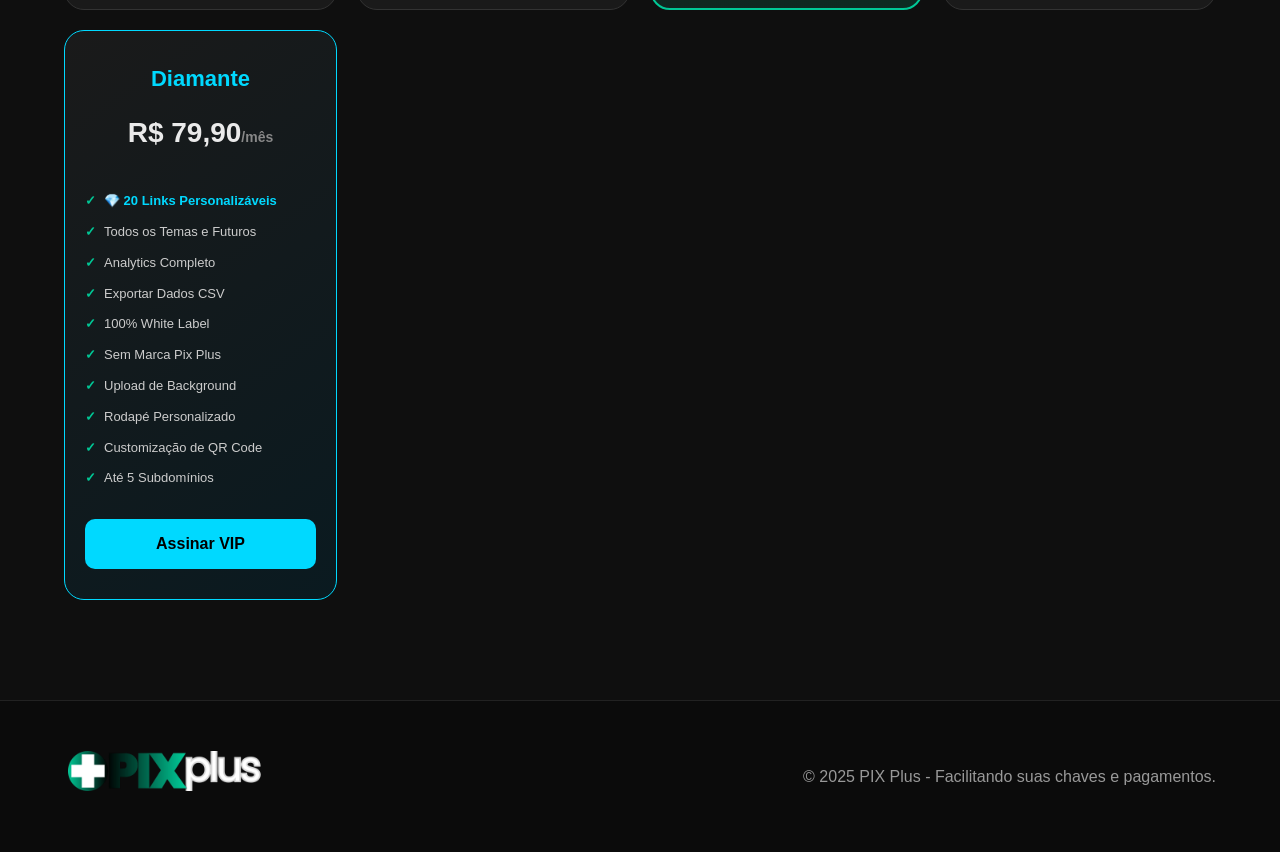
==== commit 9b2408f7: "Update index.html" ====
--- a/index.html
+++ b/index.html
@@ -64,75 +64,74 @@
        <section id="planos" class="pricing">
     <div class="section-title"><h2>Planos para cada necessidade</h2></div>
     <div class="planos-grid">
-        <div class="plano-card">
-            <h3>FREE</h3>
-            <div class="plano">R$ 0</div>
-            <ul>
-            <li>Até 2 Links</li>
-            <li>1 Slug Personalizado</li>
-            <li>Temas Básicos</li>
-        </ul>
-            <a href="/login.html" class="btn-plan">Começar Agora</a>
-        </div>
+                    <div class="plano-card">
+                        <h3>Grátis</h3>
+                        <div class="preco">R$ 0<span>/mês</span></div>
+                        <ul class="plano-features">
+                            <li>Até 2 Links</li>
+                            <li>1 Slug Personalizado</li>
+                            <li>Temas Básicos</li>
+                        </ul>
+                        <button class="btn-upgrade" style="background:#333; color:#fff;" disabled>Plano Atual</button>
+                    </div>
 
-        <div class="plano-card">
-            <h3>BRONZE</h3>
-            <div class="plano">R$ 9,90<span>/mês</span></div>
-            <ul>
-            <li>Até 5 Links</li>
-            <li>2 Slugs Pers.</li>
-            <li>Temas Bronze</li>
-        </ul>
-            <a href="/login.html" class="btn-plan">Assinar Bronze</a>
-        </div>
+                    <div class="plano-card">
+                        <h3>Bronze</h3>
+                        <div class="preco">R$ 9,90<span>/mês</span></div>
+                        <ul class="plano-features">
+                            <li>Até 5 Links</li>
+                            <li>2 Slugs Pers.</li>
+                            <li>Temas Bronze</li>
+                        </ul>
+                        <a href="https://wa.me/5569992432625?text=Quero+o+plano+Bronze" target="_blank" class="btn-upgrade" style="text-align:center">Assinar</a>
+                    </div>
 
-        <div class="plano-card featured">
-            <div class="badge">Mais Popular</div>
-            <h3>PRATA</h3>
-            <div class="plano">R$ 29,90<span>/mês</span></div>
-             <ul>
-            <li>Até 7 Links</li>
-            <li>4 Slugs Pers.</li>
-            <li>Temas Prata</li>
-            <li>Contador de Cliques</li>
-        </ul>
-            <a href="/login.html" class="btn-plan">Assinar Prata</a>
-        </div>
+                    <div class="plano-card destaque">
+                        <span style="position:absolute; top:-12px; left:50%; transform:translateX(-50%); background:var(--primary); color:#000; padding:2px 10px; border-radius:10px; font-size:10px; font-weight:bold;">POPULAR</span>
+                        <h3>Prata</h3>
+                        <div class="preco">R$ 29,90<span>/mês</span></div>
+                        <ul class="plano-features">
+                            <li>Até 7 Links</li>
+                            <li>4 Slugs Pers.</li>
+                            <li>Temas Prata</li>
+                            <li>Contador de Cliques</li>
+                        </ul>
+                        <a href="https://wa.me/5569992432625?text=Quero+o+plano+Prata" target="_blank" class="btn-upgrade" style="text-align:center">Assinar</a>
+                    </div>
 
-        <div class="plano-card">
-            <h3>OURO</h3>
-            <div class="plano">R$ 59,90<span>/mês</span></div>
-            <ul>
-            <li>Até 10 Links</li>
-            <li>7 Slugs Pers.</li>
-            <li>Temas Ouro</li>
-            <li>Contador de Cliques</li>
-            <li>Exportar Links e Dados CSV</li>
-            <li>Geo/Analytics</li>
-            <li>Sem Marca</li>
-        </ul>
-            <a href="/login.html" class="btn-plan">Assinar Ouro</a>
-        </div>
+                    <div class="plano-card">
+                        <h3>Ouro</h3>
+                        <div class="preco">R$ 59,90<span>/mês</span></div>
+                        <ul class="plano-features">
+                            <li>Até 10 Links</li>
+                            <li>7 Slugs Pers.</li>
+                            <li>Temas Ouro</li>
+                            <li>Contador de Cliques</li>
+                            <li>Exportar Links e Dados CSV</li>
+                            <li>Geo/Analytics</li>
+                            <li>Sem Marca</li>
+                        </ul>
+                        <a href="https://wa.me/5569992432625?text=Quero+o+plano+Ouro" target="_blank" class="btn-upgrade" style="text-align:center">Assinar</a>
+                    </div>
 
-        <div class="plano-card" style="border-color: #00d9ff;">
-            <h3 style="color: #00d9ff;">DIAMANTE</h3>
-            <div class="plano">R$ 79,90<span>/mês</span></div>
-            <ul>
-            <li style="color: #00d9ff; font-weight: bold;">💎 20 Links Personalizáveis</li>
-            <li>Todos os Temas (Atuais e Futuros)</li>
-            <li>Analytics Completo + Cliques</li>
-            <li>Exportar Dados (CSV/Links)</li>
-            <li>Customização 100% White Label</li>
-            <li>Sem Marca Pix Plus (Logo Própria)</li>
-            <li>Background via Upload de Imagem</li>
-            <li>Rodapé Completo (Endereço, CNPJ, etc)</li>
-            <li>Customização de QR Code</li>
-            <li>Até 5 Subdomínios inclusos ([seu-nome].pixplus.pro)</li>
-            <li>Suporte VIP</li>
-        </ul>
-            <a href="/login.html" class="btn-plan" style="background: #00d9ff; border-color: #00d9ff;">Assinar VIP</a>
-        </div>
-    </div>
+                    <div class="plano-card" style="border-color: #00d9ff; background: linear-gradient(145deg, #1a1a1a, #0a1a20);">
+                        <h3 style="color: #00d9ff;">Diamante</h3>
+                        <div class="preco">R$ 79,90<span>/mês</span></div>
+                        <ul class="plano-features">
+                            <li style="color: #00d9ff; font-weight: bold;">💎 20 Links Personalizáveis</li>
+                            <li>Todos os Temas e Futuros</li>
+                            <li>Analytics Completo</li>
+                            <li>Exportar Dados CSV</li>
+                            <li>100% White Label</li>
+                            <li>Sem Marca Pix Plus</li>
+                            <li>Upload de Background</li>
+                            <li>Rodapé Personalizado</li>
+                            <li>Customização de QR Code</li>
+                            <li>Até 5 Subdomínios</li>
+                        </ul>
+                        <a href="https://wa.me/5569992432625?text=Quero+o+plano+Diamante" target="_blank" class="btn-upgrade" style="background: #00d9ff; text-align:center">Assinar VIP</a>
+                    </div>
+                </div>
 </section>
     </main>
 
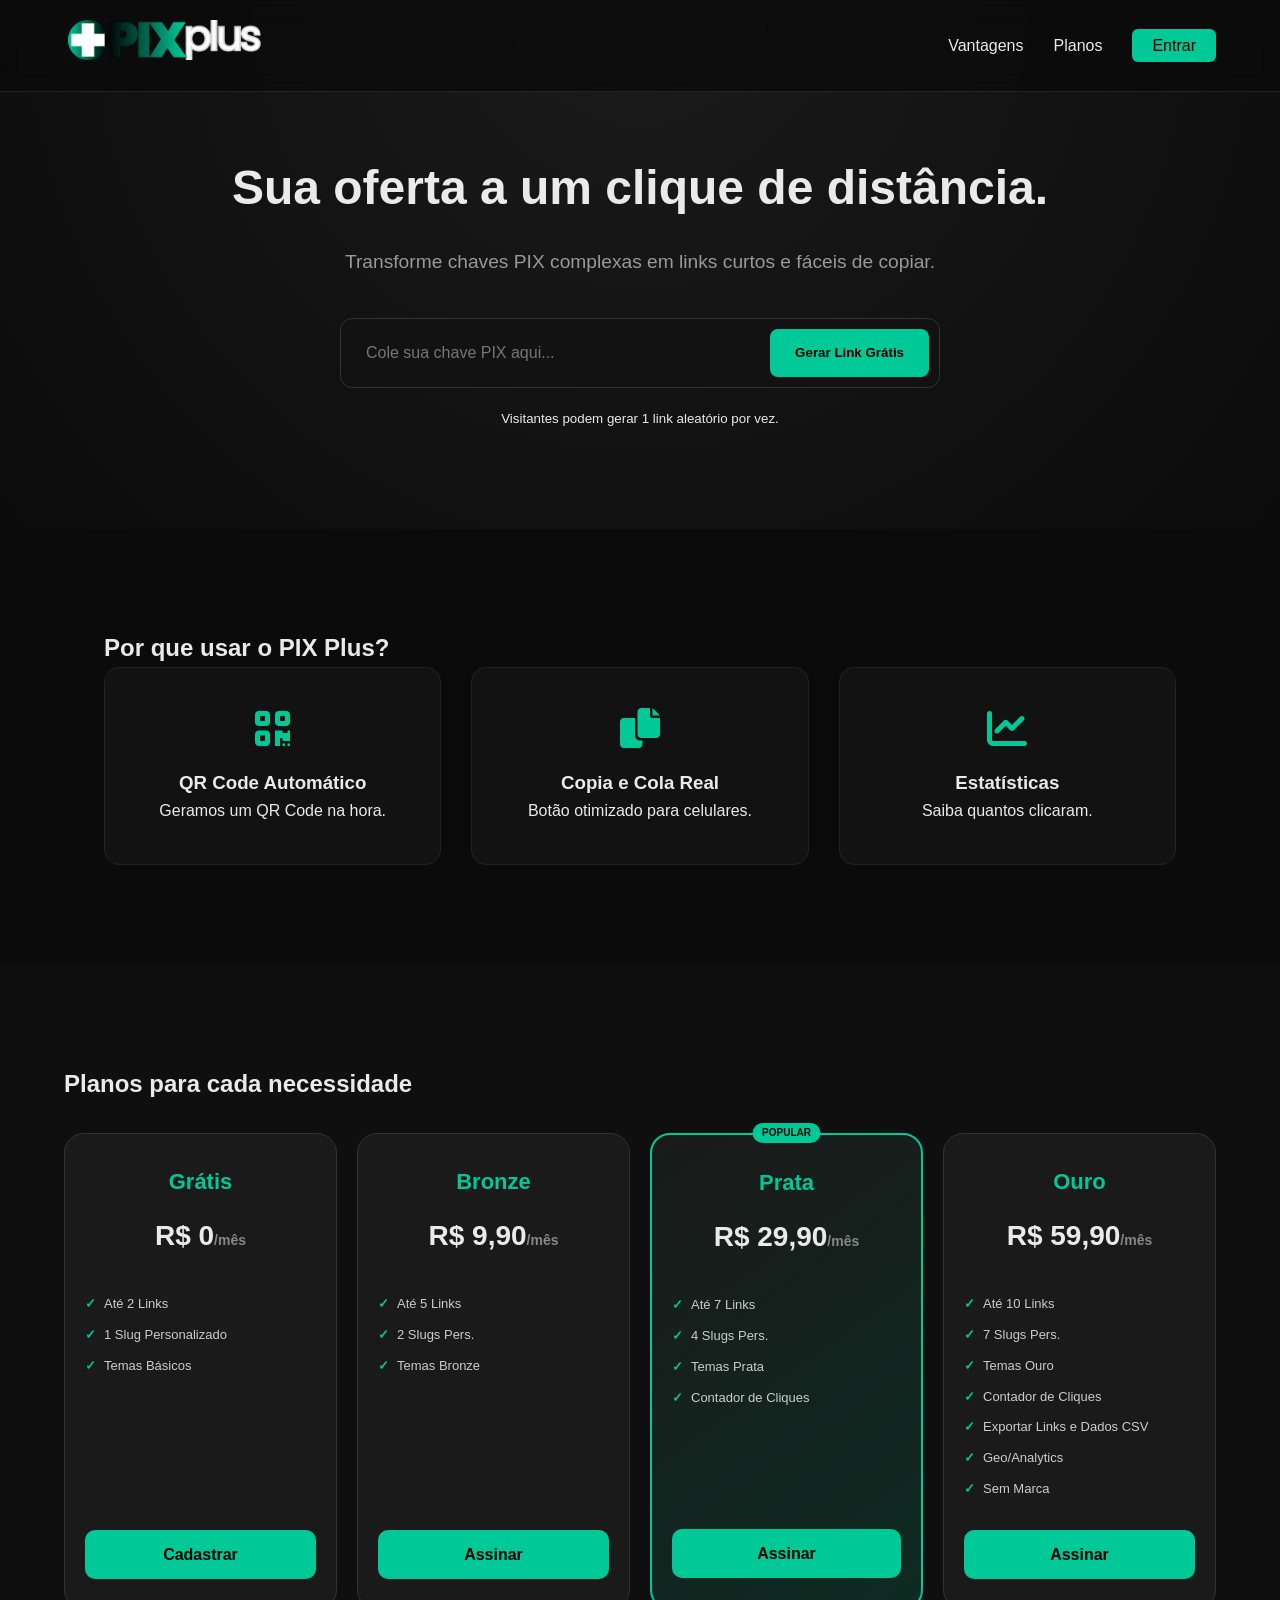
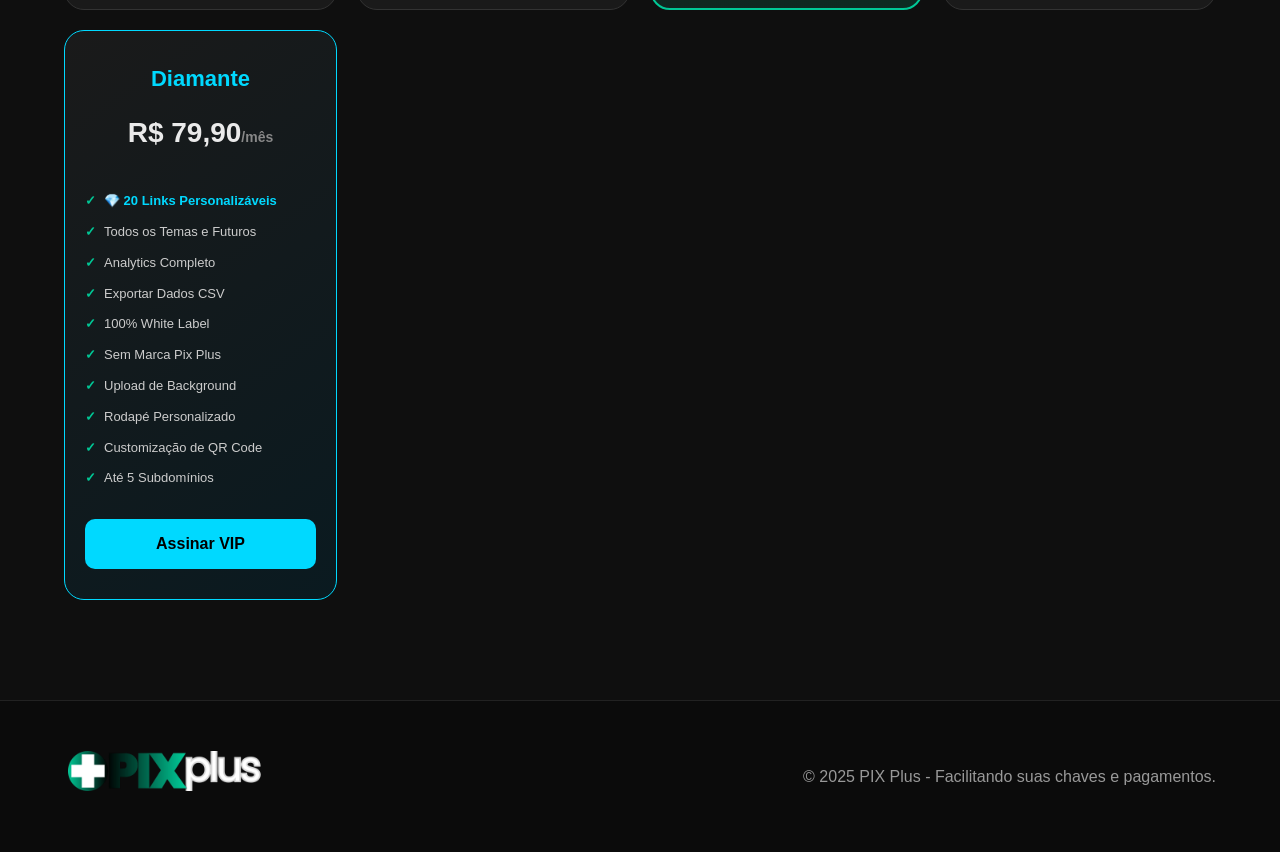
==== commit 145b1941: "Update index.html" ====
--- a/index.html
+++ b/index.html
@@ -72,7 +72,7 @@
                             <li>1 Slug Personalizado</li>
                             <li>Temas Básicos</li>
                         </ul>
-                        <button class="btn-upgrade" style="background:#333; color:#fff;" disabled>Plano Atual</button>
+                        <a href="/login.html" target="_blank" class="btn-upgrade" style="text-align:center">Cadastrar</a>
                     </div>
 
                     <div class="plano-card">
@@ -83,7 +83,7 @@
                             <li>2 Slugs Pers.</li>
                             <li>Temas Bronze</li>
                         </ul>
-                        <a href="https://wa.me/5569992432625?text=Quero+o+plano+Bronze" target="_blank" class="btn-upgrade" style="text-align:center">Assinar</a>
+                        <a href="/login.html" target="_blank" class="btn-upgrade" style="text-align:center">Assinar</a>
                     </div>
 
                     <div class="plano-card destaque">
@@ -96,7 +96,7 @@
                             <li>Temas Prata</li>
                             <li>Contador de Cliques</li>
                         </ul>
-                        <a href="https://wa.me/5569992432625?text=Quero+o+plano+Prata" target="_blank" class="btn-upgrade" style="text-align:center">Assinar</a>
+                        <a href="/login.html" target="_blank" class="btn-upgrade" style="text-align:center">Assinar</a>
                     </div>
 
                     <div class="plano-card">
@@ -111,7 +111,7 @@
                             <li>Geo/Analytics</li>
                             <li>Sem Marca</li>
                         </ul>
-                        <a href="https://wa.me/5569992432625?text=Quero+o+plano+Ouro" target="_blank" class="btn-upgrade" style="text-align:center">Assinar</a>
+                        <a href="/login.html" target="_blank" class="btn-upgrade" style="text-align:center">Assinar</a>
                     </div>
 
                     <div class="plano-card" style="border-color: #00d9ff; background: linear-gradient(145deg, #1a1a1a, #0a1a20);">
@@ -129,7 +129,7 @@
                             <li>Customização de QR Code</li>
                             <li>Até 5 Subdomínios</li>
                         </ul>
-                        <a href="https://wa.me/5569992432625?text=Quero+o+plano+Diamante" target="_blank" class="btn-upgrade" style="background: #00d9ff; text-align:center">Assinar VIP</a>
+                        <a href="/login.html" target="_blank" class="btn-upgrade" style="background: #00d9ff; text-align:center">Assinar VIP</a>
                     </div>
                 </div>
 </section>
